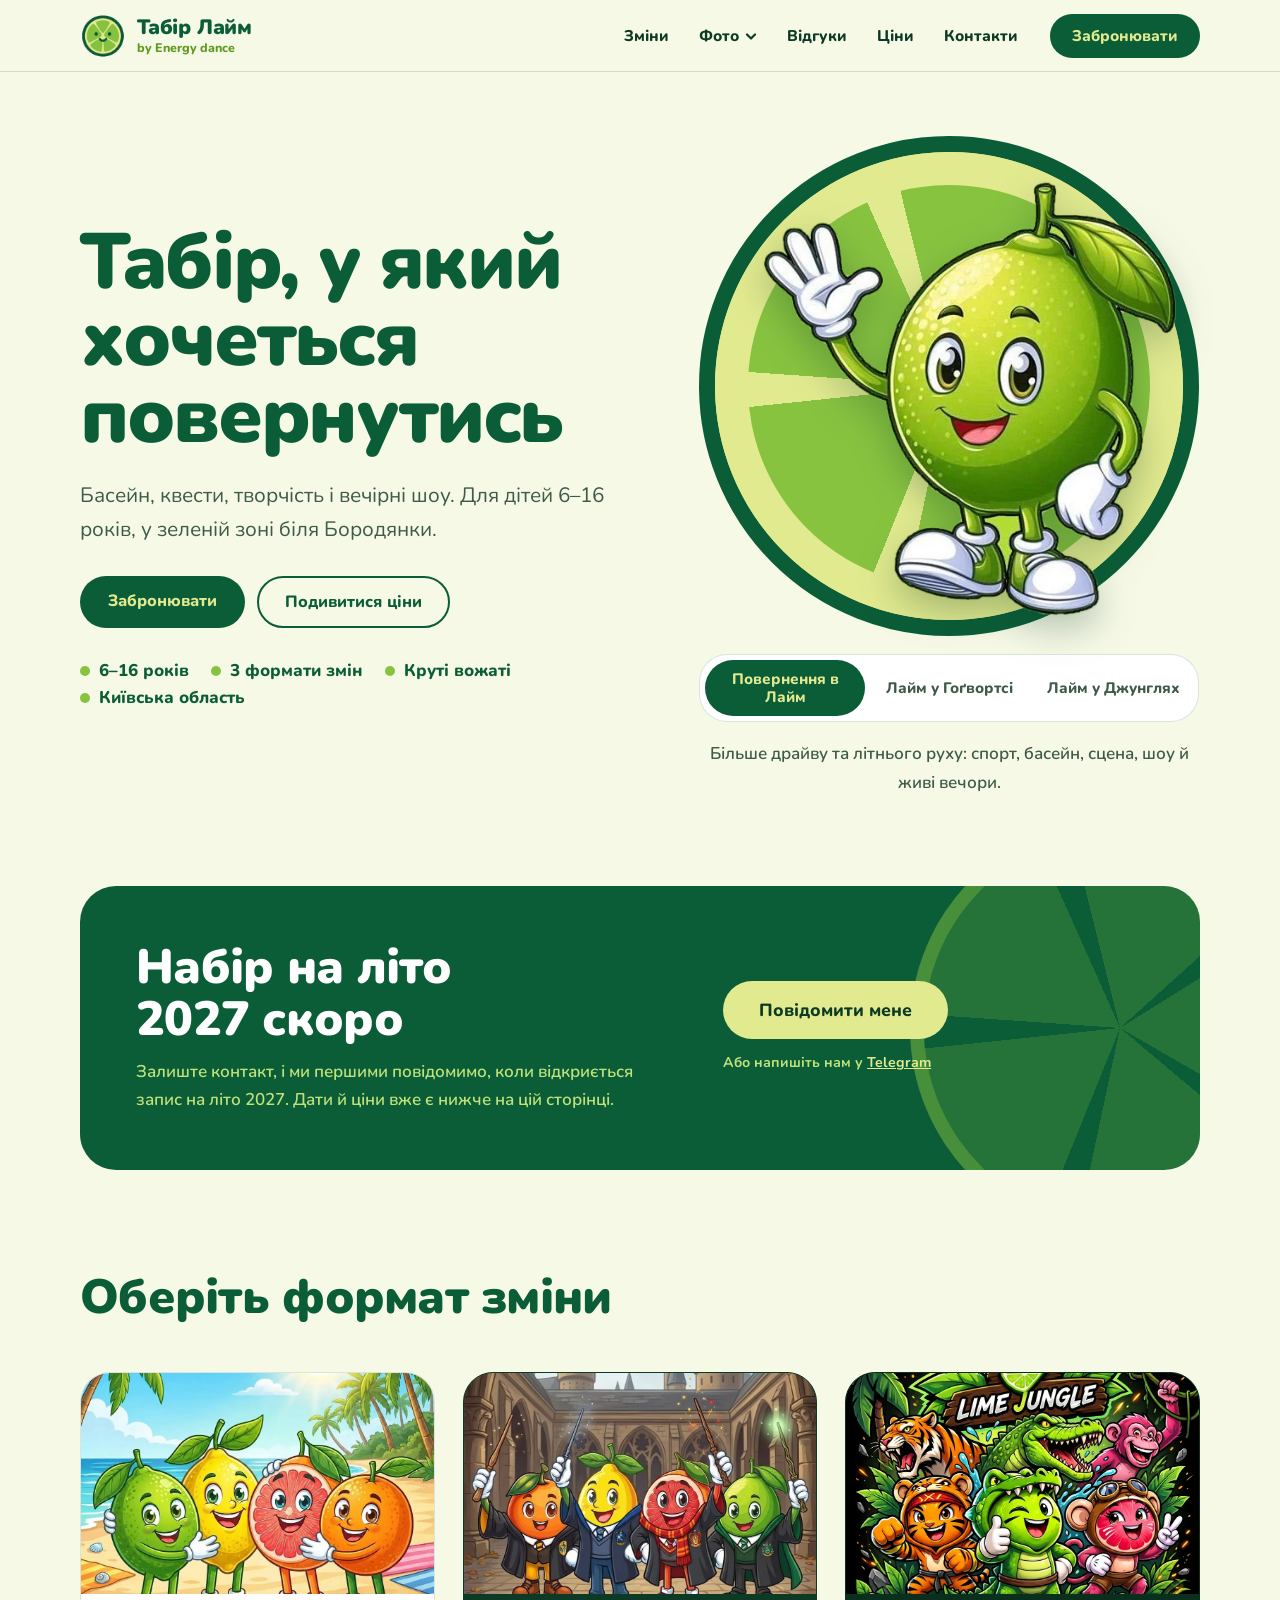
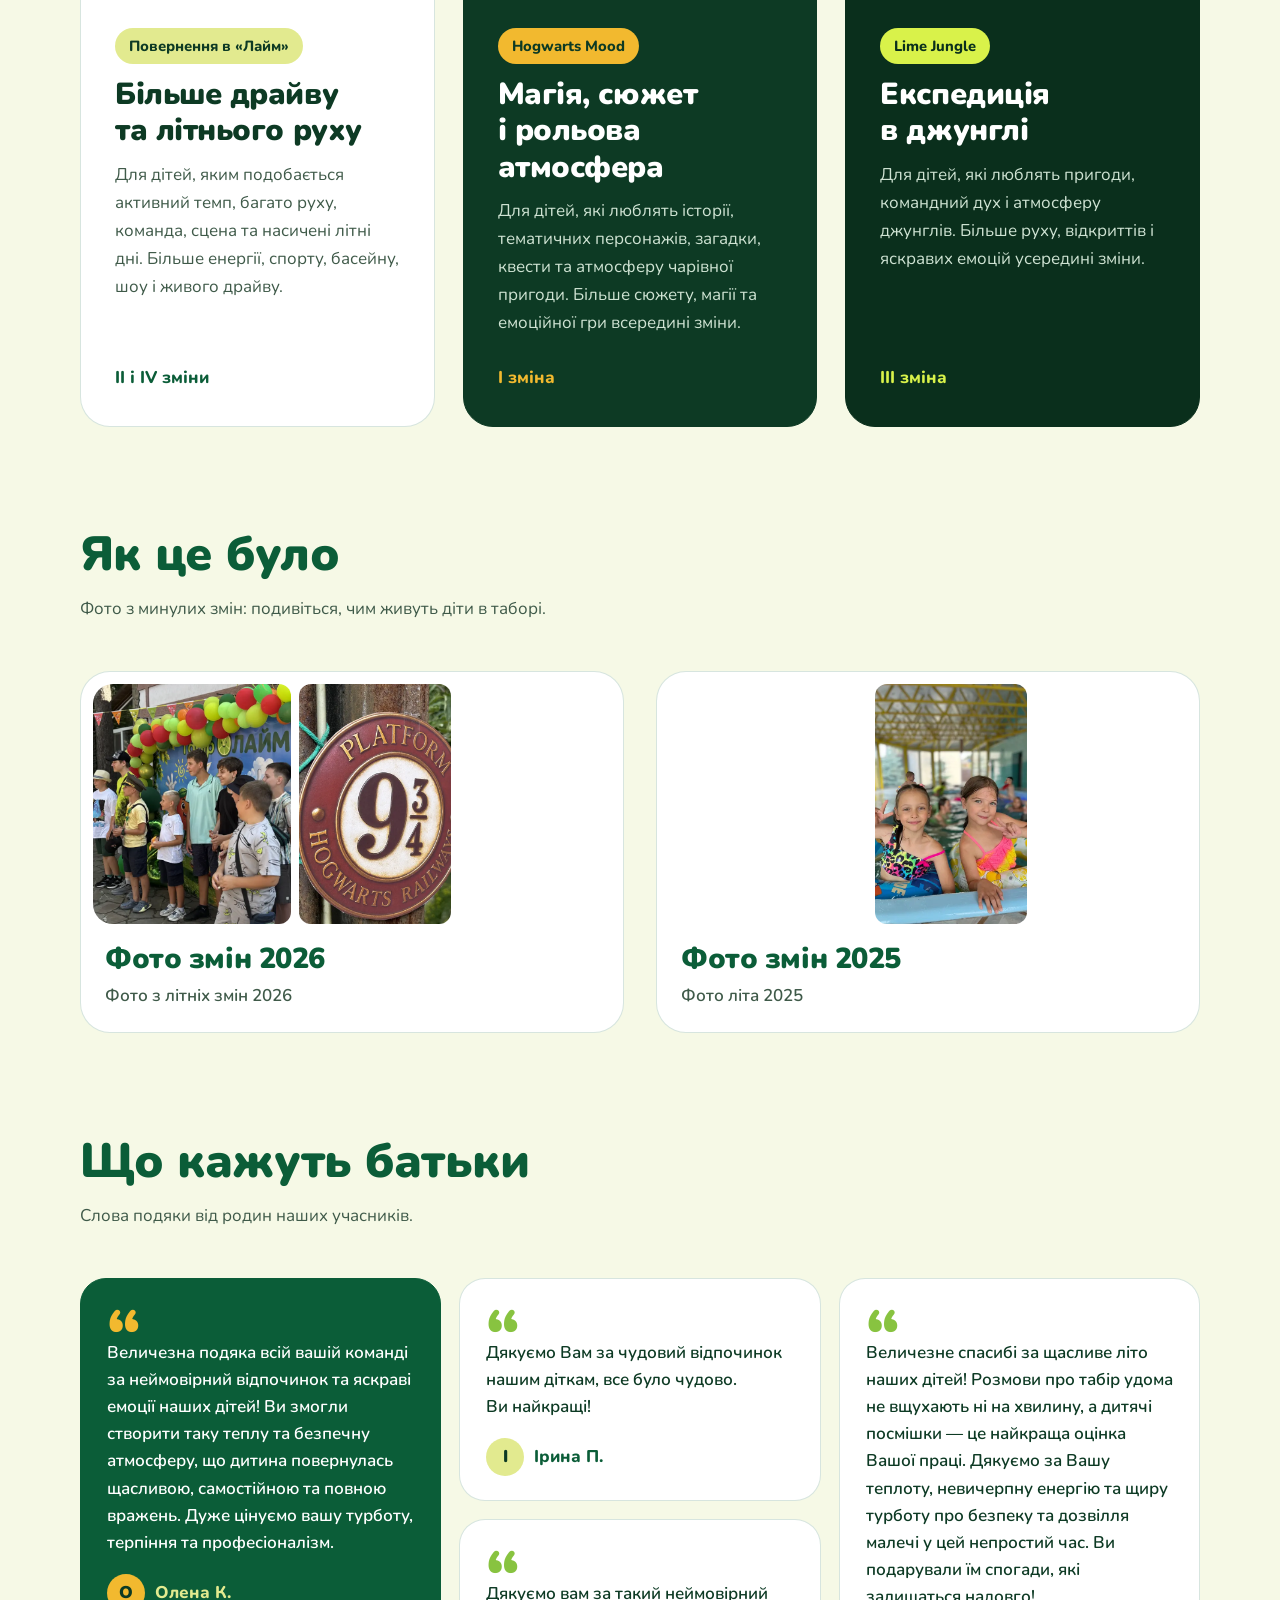
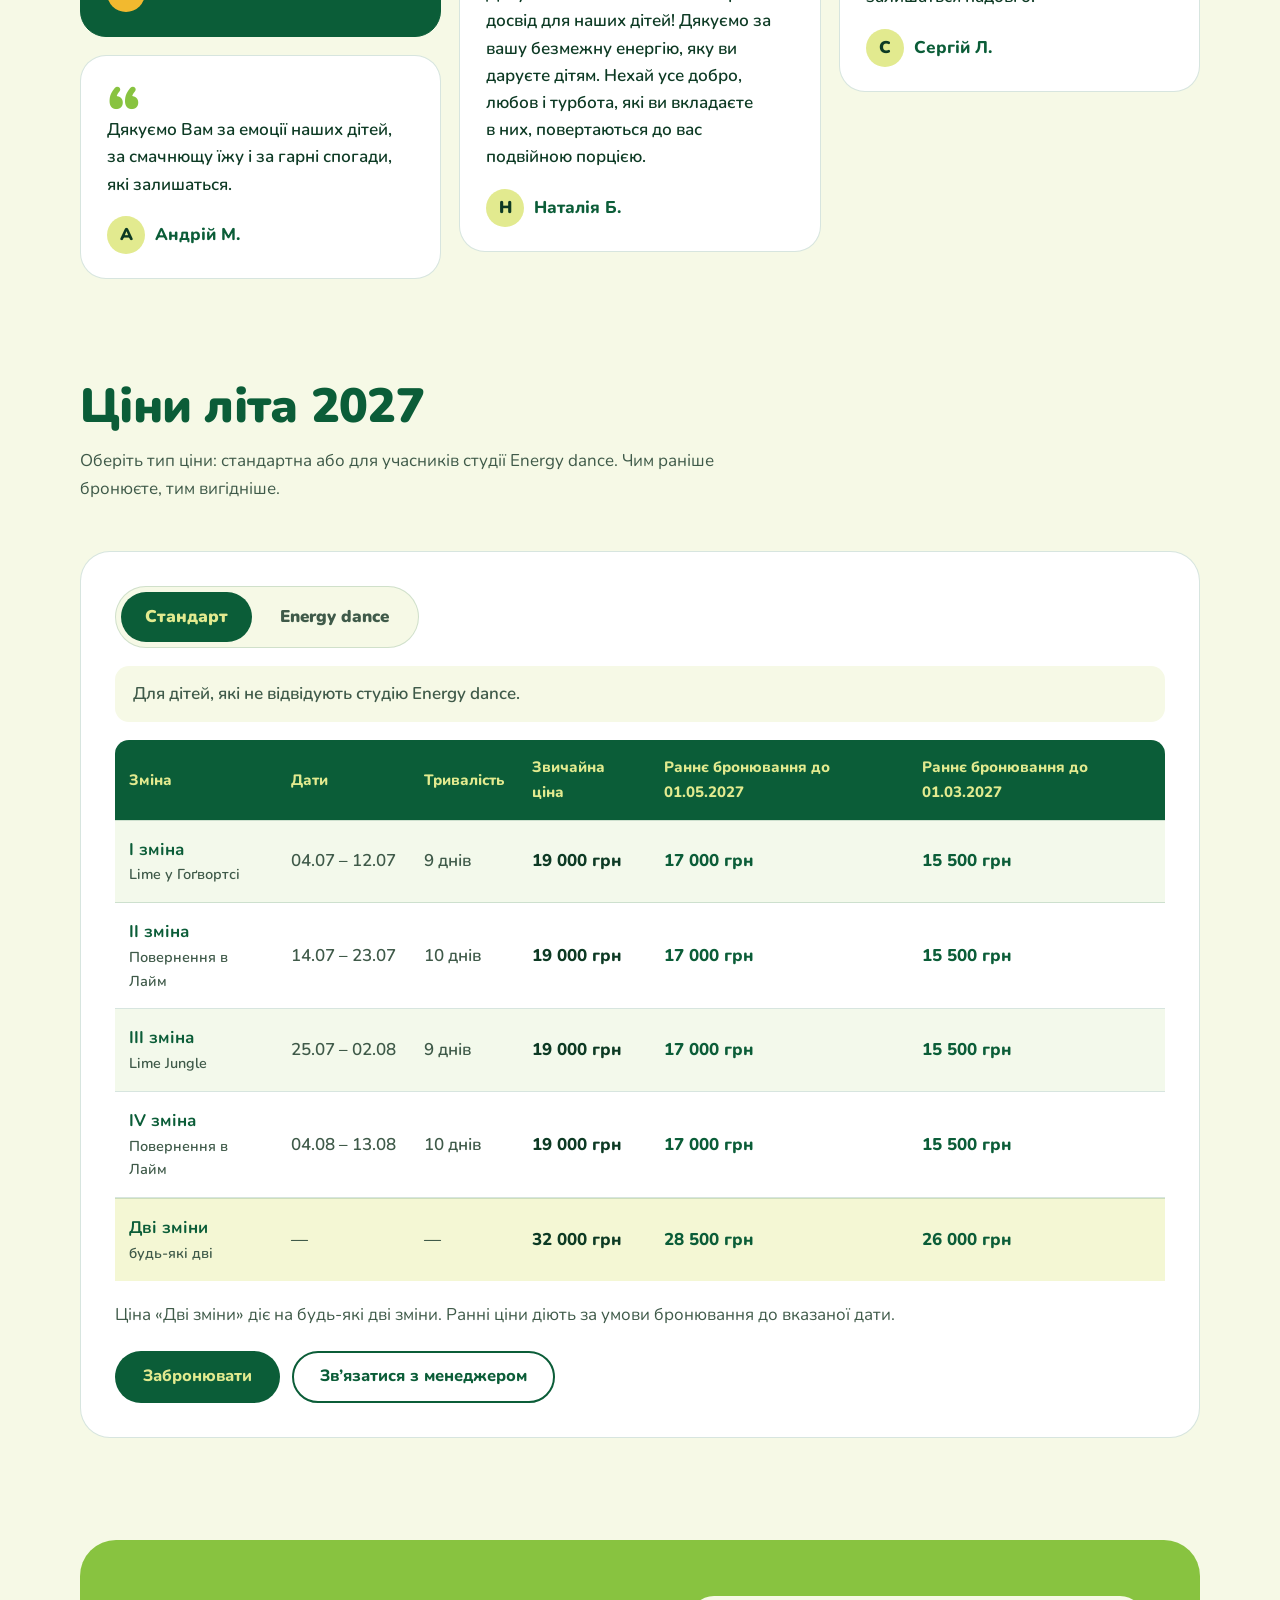
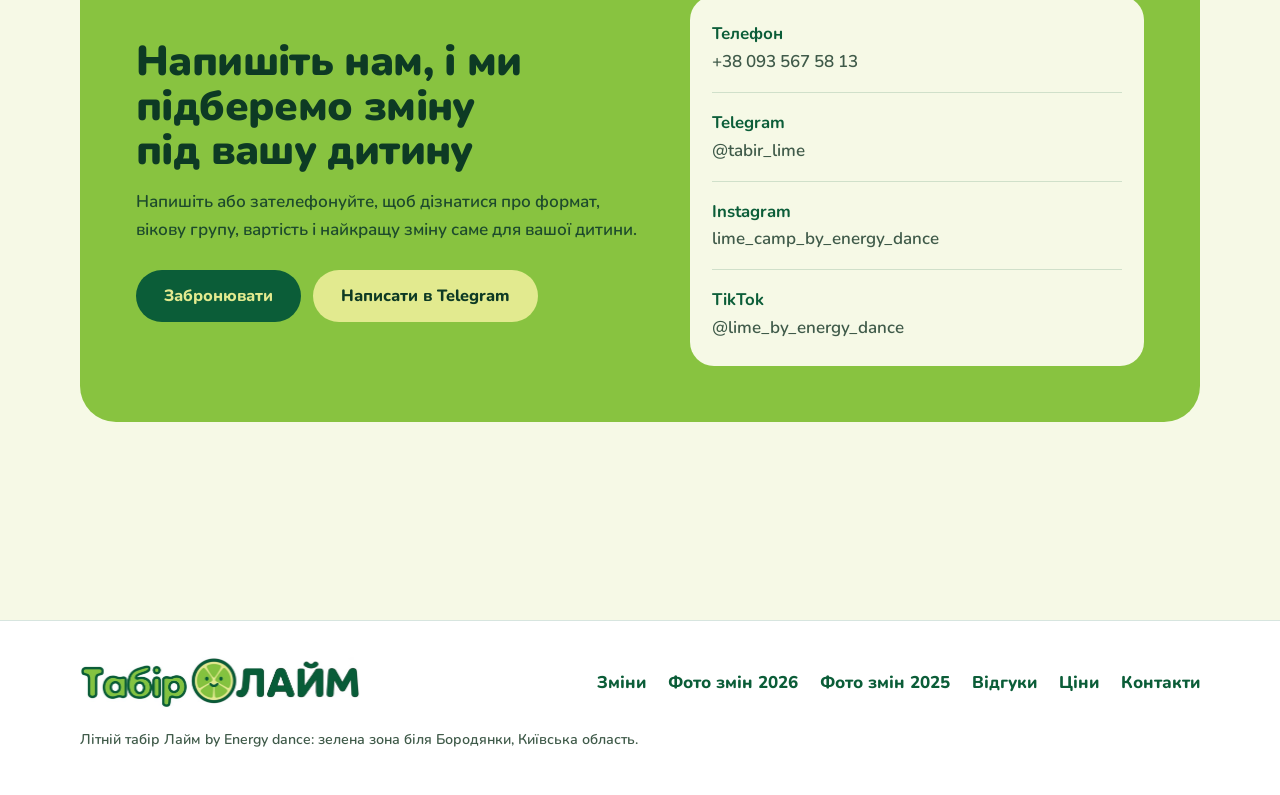
==== public/index.html @ d2bd63bd "Новий сайт: Cloudflare, прайс 2027, Lime Jungle, адмінка" ====
<!DOCTYPE html>
<html lang="uk">
<head>
<meta charset="UTF-8">
<meta name="viewport" content="width=device-width, initial-scale=1, viewport-fit=cover">
<title>Табір Лайм — літній табір для дітей 6–16 років, Київська область</title>
<meta name="description" content="Літній табір Лайм by Energy dance: басейн, квести, творчість і вечірні шоу. Три формати змін, діти 6–16 років, зелена зона біля Бородянки.">
<meta name="theme-color" content="#0b5d38">
<meta property="og:title" content="Табір Лайм — літній табір для дітей 6–16 років, Київська область">
<meta property="og:description" content="Літній табір Лайм by Energy dance: басейн, квести, творчість і вечірні шоу. Три формати змін, діти 6–16 років, зелена зона біля Бородянки.">
<meta property="og:type" content="website">
<link rel="icon" type="image/png" href="images/brand/favicon-64.png">
<link rel="preconnect" href="https://fonts.googleapis.com">
<link rel="preconnect" href="https://fonts.gstatic.com" crossorigin>
<link href="https://fonts.googleapis.com/css2?family=Nunito:wght@400;600;700;800;900&amp;display=swap" rel="stylesheet">
<link rel="stylesheet" href="style.css">
</head>
<body>
<a class="skip" href="#main">Перейти до змісту</a>
<header class="site-header">
  <div class="header-in">
    <a class="brand" href="index.html" aria-label="Табір Лайм — на головну">
      <img src="images/brand/logo-mark.png" width="46" height="46" alt="">
      <span><span class="brand-name">Табір Лайм</span><span class="brand-sub">by Energy dance</span></span>
    </a>

    <nav class="nav" id="nav" aria-label="Основне меню">
      <a href="#dates">Зміни</a>
      <div class="nav-drop">
        <button type="button" aria-expanded="false" aria-haspopup="true">Фото <svg viewBox="0 0 12 12" fill="none" stroke="currentColor" stroke-width="2.2" stroke-linecap="round" stroke-linejoin="round" aria-hidden="true"><path d="M2 4.5 6 8.5l4-4"/></svg></button>
        <div class="drop-menu">
          <a href="photos-2026.html">Фото змін 2026</a>
          <a href="photos-2025.html">Фото змін 2025</a>
        </div>
      </div>
      <a href="#reviews">Відгуки</a>
      <a href="#price">Ціни</a>
      <a href="#contact">Контакти</a>
      <div class="nav-mobile-cta">
        <a class="btn-primary" href="https://forms.gle/WLbZ73aqQKEhBZVt6" data-book target="_blank" rel="noopener">Забронювати</a>
        <a class="btn-ghost" href="tel:+380935675813">Подзвонити</a>
      </div>
    </nav>

    <a class="btn btn-primary btn-sm header-cta" href="https://forms.gle/WLbZ73aqQKEhBZVt6" data-book target="_blank" rel="noopener">Забронювати</a>
    <button class="burger" type="button" aria-expanded="false" aria-controls="nav" aria-label="Відкрити меню"><span></span></button>
  </div>
</header>

<main id="main">

<section class="hero" id="top">
  <div class="hero-in">
    <div class="hero-copy">
      <h1>Табір, у який хочеться повернутись</h1>
      <p class="hero-lead">Басейн, квести, творчість і вечірні шоу. Для дітей 6–16 років, у зеленій зоні біля Бородянки.</p>
      <div class="hero-actions">
        <a class="btn btn-primary" href="https://forms.gle/WLbZ73aqQKEhBZVt6" data-book target="_blank" rel="noopener">Забронювати</a>
        <a class="btn btn-ghost" href="#price">Подивитися ціни</a>
      </div>
      <ul class="hero-facts">
        <li>6–16 років</li>
        <li>3 формати змін</li>
        <li>Круті вожаті</li>
        <li>Київська область</li>
      </ul>
    </div>

    <div class="stage" data-mode="lime">
      <div class="slice-box">
        <div class="slice"><div class="face face-lime"></div><div class="face face-hog"></div><div class="face face-jungle"></div></div>
        <img class="mascot mascot-lime" src="images/brand/mascot-lime.webp" width="536" height="554" alt="Лайм — маскот табору махає рукою">
        <img class="mascot mascot-hog" src="images/brand/mascot-hogwarts.webp" width="801" height="868" alt="Лайм у чарівницькій мантії махає рукою">
        <img class="mascot mascot-jungle" src="images/brand/mascot-jungle.webp" width="745" height="900" alt="Лайм-мандрівник у джунглях: капелюх, рюкзак і компас" decoding="async">
      </div>
      <div class="switch" role="group" aria-label="Формат зміни">
        <button type="button" data-mode="lime" aria-selected="true">Повернення в Лайм</button>
        <button type="button" data-mode="hog" aria-selected="false">Лайм у Гоґвортсі</button>
        <button type="button" data-mode="jungle" aria-selected="false">Лайм у Джунглях</button>
      </div>
      <p class="switch-note" aria-live="polite">Більше драйву та літнього руху: спорт, басейн, сцена, шоу й живі вечори.</p>
    </div>
  </div>
</section>

<section id="notify" class="section notify-sec">
  <div class="notify">
    <div>
      <h2>Набір на літо 2027 скоро</h2>
      <p>Залиште контакт, і ми першими повідомимо, коли відкриється запис на літо 2027. Дати й ціни вже є нижче на цій сторінці.</p>
    </div>
    <div class="notify-actions">
      <a class="btn btn-light btn-lg" href="https://t.me/tabir_lime" data-open="notifyDialog" target="_blank" rel="noopener">Повідомити мене</a>
      <small>Або напишіть нам у <a href="https://t.me/tabir_lime" target="_blank" rel="noopener">Telegram</a></small>
    </div>
  </div>
</section>

<section id="dates" class="section" style="padding-top:0">
  <div class="section-head"><h2>Оберіть формат зміни</h2></div>
  <div class="formats">
    <article class="format">
      <img src="images/brand/li.webp" width="1000" height="973" alt="Герої табору — лайм, лимон, грейпфрут і апельсин — на пляжі" loading="lazy">
      <div class="format-body">
        <span class="format-tag">Повернення в «Лайм»</span>
        <h3>Більше драйву та літнього руху</h3>
        <p>Для дітей, яким подобається активний темп, багато руху, команда, сцена та насичені літні дні. Більше енергії, спорту, басейну, шоу і живого драйву.</p>
        <p class="when">II і IV зміни</p>
      </div>
    </article>
    <article class="format format-hog">
      <img src="images/brand/lig.webp" width="1000" height="847" alt="Герої табору у чарівницьких мантіях біля замку" loading="lazy">
      <div class="format-body">
        <span class="format-tag">Hogwarts Mood</span>
        <h3>Магія, сюжет і рольова атмосфера</h3>
        <p>Для дітей, які люблять історії, тематичних персонажів, загадки, квести та атмосферу чарівної пригоди. Більше сюжету, магії та емоційної гри всередині зміни.</p>
        <p class="when">I зміна</p>
      </div>
    </article>

    <article class="format format-jungle">
      <img src="images/brand/jungle.webp" width="1000" height="625" alt="Герої Lime Jungle: тигр, крокодил і мавпа серед джунглів" loading="lazy">
      <div class="format-body">
        <span class="format-tag">Lime Jungle</span>
        <h3>Експедиція в джунглі</h3>
        <p>Для дітей, які люблять пригоди, командний дух і атмосферу джунглів. Більше руху, відкриттів і яскравих емоцій усередині зміни.</p>
        <p class="when">III зміна</p>
      </div>
    </article>
  </div>
</section>
<section id="photos" class="section" style="padding-top:0">
  <div class="section-head"><h2>Як це було</h2><p>Фото з минулих змін: подивіться, чим живуть діти в таборі.</p></div>
  <div class="photo-links">
    <a class="photo-link" href="photos-2026.html">
      <div class="strip"><img src="images/s2/s2-02-t.webp" width="600" height="800" alt="Діти під аркою з повітряних кульок" loading="lazy" decoding="async"><img src="images/s1/s1-28-t.webp" width="600" height="800" alt="Платформа 9¾ на зміні в Гоґвортсі" loading="lazy" decoding="async"><img src="images/s4/s4-11-t.webp" width="600" height="800" alt="Діти з короною та стрічкою на фоні банера табору" loading="lazy" decoding="async"></div>
      <h3>Фото змін 2026</h3>
      <p>Фото з літніх змін 2026</p>
    </a>
    <a class="photo-link" href="photos-2025.html">
      <div class="strip"><img src="images/p2025/p2025-01-t.webp" width="800" height="606" alt="День без вожатих: команда на фоні банера" loading="lazy" decoding="async"><img src="images/p2025/p2025-09-t.webp" width="600" height="800" alt="Дівчата в басейні з кругами" loading="lazy" decoding="async"><img src="images/p2025/p2025-07-t.webp" width="600" height="800" alt="Кольоровий дим на святі" loading="lazy" decoding="async"></div>
      <h3>Фото змін 2025</h3>
      <p>Фото літа 2025</p>
    </a>
  </div>
</section>

<section id="reviews" class="section" style="padding-top:0">
  <div class="section-head head-row">
    <div><h2>Що кажуть батьки</h2><p>Слова подяки від родин наших учасників.</p></div>
    <button class="btn btn-ghost" type="button" data-open="reviewDialog" hidden>Залишити відгук</button>
  </div>
  <div class="reviews" id="reviewsList">
    <figure class="review review-lead"><blockquote><p>Величезна подяка всій вашій команді за неймовірний відпочинок та яскраві емоції наших дітей! Ви змогли створити таку теплу та безпечну атмосферу, що дитина повернулась щасливою, самостійною та повною вражень. Дуже цінуємо вашу турботу, терпіння та професіоналізм.</p></blockquote><figcaption><span class="avatar">О</span><span>Олена К.</span></figcaption></figure>
    <figure class="review"><blockquote><p>Дякуємо Вам за емоції наших дітей, за смачнющу їжу і за гарні спогади, які залишаться.</p></blockquote><figcaption><span class="avatar">А</span><span>Андрій М.</span></figcaption></figure>
    <figure class="review"><blockquote><p>Дякуємо Вам за чудовий відпочинок нашим діткам, все було чудово. Ви найкращі!</p></blockquote><figcaption><span class="avatar">І</span><span>Ірина П.</span></figcaption></figure>
    <figure class="review"><blockquote><p>Дякуємо вам за такий неймовірний досвід для наших дітей! Дякуємо за вашу безмежну енергію, яку ви даруєте дітям. Нехай усе добро, любов і турбота, які ви вкладаєте в них, повертаються до вас подвійною порцією.</p></blockquote><figcaption><span class="avatar">Н</span><span>Наталія Б.</span></figcaption></figure>
    <figure class="review"><blockquote><p>Величезне спасибі за щасливе літо наших дітей! Розмови про табір удома не вщухають ні на хвилину, а дитячі посмішки — це найкраща оцінка Вашої праці. Дякуємо за Вашу теплоту, невичерпну енергію та щиру турботу про безпеку та дозвілля малечі у цей непростий час. Ви подарували їм спогади, які залишаться надовго!</p></blockquote><figcaption><span class="avatar">С</span><span>Сергій Л.</span></figcaption></figure>
  </div>
</section>

<section id="price" class="section" style="padding-top:0">
<div id="priceRoot">
<!--PRICES:START-->
<div class="section-head"><h2>Ціни літа 2027</h2><p>Оберіть тип ціни: стандартна або для учасників студії Energy dance. Чим раніше бронюєте, тим вигідніше.</p></div><div class="price-panel"><div class="plan-tabs" role="tablist" aria-label="Тип ціни"><button type="button" role="tab" class="plan-tab" id="plan-tab-0" aria-controls="plan-0" aria-selected="true" data-plan="0">Стандарт</button><button type="button" role="tab" class="plan-tab" id="plan-tab-1" aria-controls="plan-1" aria-selected="false" data-plan="1">Energy dance</button></div><div class="plan" id="plan-0" role="tabpanel" aria-labelledby="plan-tab-0"><h3 class="plan-title">Стандарт</h3><p class="plan-hint">Для дітей, які не відвідують студію Energy dance.</p><div class="table-scroll"><table class="price-table"><thead><tr><th>Зміна</th><th>Дати</th><th>Тривалість</th><th>Звичайна ціна</th><th>Раннє бронювання до 01.05.2027</th><th>Раннє бронювання до 01.03.2027</th></tr></thead><tbody><tr class="row-shift"><td class="shift-cell" data-label="Зміна"><strong>I зміна</strong><span class="theme kind-hog">Lime у Гоґвортсі</span></td><td class="muted-cell" data-label="Дати">04.07 – 12.07</td><td class="muted-cell" data-label="Тривалість">9 днів</td><td class="" data-label="Звичайна ціна">19 000 грн</td><td class="accent-cell" data-label="Раннє бронювання до 01.05.2027">17 000 грн</td><td class="accent-cell" data-label="Раннє бронювання до 01.03.2027">15 500 грн</td></tr><tr class="row-shift"><td class="shift-cell" data-label="Зміна"><strong>II зміна</strong><span class="theme kind-lime">Повернення в Лайм</span></td><td class="muted-cell" data-label="Дати">14.07 – 23.07</td><td class="muted-cell" data-label="Тривалість">10 днів</td><td class="" data-label="Звичайна ціна">19 000 грн</td><td class="accent-cell" data-label="Раннє бронювання до 01.05.2027">17 000 грн</td><td class="accent-cell" data-label="Раннє бронювання до 01.03.2027">15 500 грн</td></tr><tr class="row-shift"><td class="shift-cell" data-label="Зміна"><strong>III зміна</strong><span class="theme kind-jungle">Lime Jungle</span></td><td class="muted-cell" data-label="Дати">25.07 – 02.08</td><td class="muted-cell" data-label="Тривалість">9 днів</td><td class="" data-label="Звичайна ціна">19 000 грн</td><td class="accent-cell" data-label="Раннє бронювання до 01.05.2027">17 000 грн</td><td class="accent-cell" data-label="Раннє бронювання до 01.03.2027">15 500 грн</td></tr><tr class="row-shift"><td class="shift-cell" data-label="Зміна"><strong>IV зміна</strong><span class="theme kind-lime">Повернення в Лайм</span></td><td class="muted-cell" data-label="Дати">04.08 – 13.08</td><td class="muted-cell" data-label="Тривалість">10 днів</td><td class="" data-label="Звичайна ціна">19 000 грн</td><td class="accent-cell" data-label="Раннє бронювання до 01.05.2027">17 000 грн</td><td class="accent-cell" data-label="Раннє бронювання до 01.03.2027">15 500 грн</td></tr><tr class="is-extra"><td class="shift-cell" data-label="Зміна"><strong>Дві зміни</strong><span>будь-які дві</span></td><td class="muted-cell is-empty" data-label="Дати">—</td><td class="muted-cell is-empty" data-label="Тривалість">—</td><td class="" data-label="Звичайна ціна">32 000 грн</td><td class="accent-cell" data-label="Раннє бронювання до 01.05.2027">28 500 грн</td><td class="accent-cell" data-label="Раннє бронювання до 01.03.2027">26 000 грн</td></tr></tbody></table></div></div><div class="plan" id="plan-1" role="tabpanel" aria-labelledby="plan-tab-1"><h3 class="plan-title">Energy dance</h3><p class="plan-hint">Ціна для учасників студії Energy dance.</p><div class="table-scroll"><table class="price-table"><thead><tr><th>Зміна</th><th>Дати</th><th>Тривалість</th><th>Звичайна ціна</th><th>Раннє бронювання до 01.05.2027</th><th>Раннє бронювання до 01.03.2027</th></tr></thead><tbody><tr class="row-shift"><td class="shift-cell" data-label="Зміна"><strong>I зміна</strong><span class="theme kind-hog">Lime у Гоґвортсі</span></td><td class="muted-cell" data-label="Дати">04.07 – 12.07</td><td class="muted-cell" data-label="Тривалість">9 днів</td><td class="" data-label="Звичайна ціна">16 000 грн</td><td class="accent-cell" data-label="Раннє бронювання до 01.05.2027">14 500 грн</td><td class="accent-cell" data-label="Раннє бронювання до 01.03.2027">13 000 грн</td></tr><tr class="row-shift"><td class="shift-cell" data-label="Зміна"><strong>II зміна</strong><span class="theme kind-lime">Повернення в Лайм</span></td><td class="muted-cell" data-label="Дати">14.07 – 23.07</td><td class="muted-cell" data-label="Тривалість">10 днів</td><td class="" data-label="Звичайна ціна">16 000 грн</td><td class="accent-cell" data-label="Раннє бронювання до 01.05.2027">14 500 грн</td><td class="accent-cell" data-label="Раннє бронювання до 01.03.2027">13 000 грн</td></tr><tr class="row-shift"><td class="shift-cell" data-label="Зміна"><strong>III зміна</strong><span class="theme kind-jungle">Lime Jungle</span></td><td class="muted-cell" data-label="Дати">25.07 – 02.08</td><td class="muted-cell" data-label="Тривалість">9 днів</td><td class="" data-label="Звичайна ціна">16 000 грн</td><td class="accent-cell" data-label="Раннє бронювання до 01.05.2027">14 500 грн</td><td class="accent-cell" data-label="Раннє бронювання до 01.03.2027">13 000 грн</td></tr><tr class="row-shift"><td class="shift-cell" data-label="Зміна"><strong>IV зміна</strong><span class="theme kind-lime">Повернення в Лайм</span></td><td class="muted-cell" data-label="Дати">04.08 – 13.08</td><td class="muted-cell" data-label="Тривалість">10 днів</td><td class="" data-label="Звичайна ціна">16 000 грн</td><td class="accent-cell" data-label="Раннє бронювання до 01.05.2027">14 500 грн</td><td class="accent-cell" data-label="Раннє бронювання до 01.03.2027">13 000 грн</td></tr><tr class="is-extra"><td class="shift-cell" data-label="Зміна"><strong>Дві зміни</strong><span>будь-які дві</span></td><td class="muted-cell is-empty" data-label="Дати">—</td><td class="muted-cell is-empty" data-label="Тривалість">—</td><td class="" data-label="Звичайна ціна">27 500 грн</td><td class="accent-cell" data-label="Раннє бронювання до 01.05.2027">25 500 грн</td><td class="accent-cell" data-label="Раннє бронювання до 01.03.2027">24 000 грн</td></tr></tbody></table></div></div><p class="price-note">Ціна «Дві зміни» діє на будь-які дві зміни. Ранні ціни діють за умови бронювання до вказаної дати.</p><div class="price-actions"><a class="btn btn-primary" href="https://forms.gle/WLbZ73aqQKEhBZVt6" data-book target="_blank" rel="noopener">Забронювати</a><a class="btn btn-ghost" href="#contact">Зв’язатися з менеджером</a></div></div>
<!--PRICES:END-->
</div>
</section>

<section id="contact" class="section" style="padding-top:0">
  <div class="contact">
    <div>
      <h2>Напишіть нам, і ми підберемо зміну під вашу дитину</h2>
      <p>Напишіть або зателефонуйте, щоб дізнатися про формат, вікову групу, вартість і найкращу зміну саме для вашої дитини.</p>
      <div class="btns">
        <a class="btn btn-primary" href="https://forms.gle/WLbZ73aqQKEhBZVt6" data-book target="_blank" rel="noopener">Забронювати</a>
        <a class="btn btn-light" href="https://t.me/tabir_lime" target="_blank" rel="noopener">Написати в Telegram</a>
      </div>
    </div>
    <ul class="contact-list">
      <li><a href="tel:+380935675813"><strong>Телефон</strong><span>+38 093 567 58 13</span></a></li>
      <li><a href="https://t.me/tabir_lime" target="_blank" rel="noopener"><strong>Telegram</strong><span>@tabir_lime</span></a></li>
      <li><a href="https://instagram.com/lime_camp_by_energy_dance" target="_blank" rel="noopener"><strong>Instagram</strong><span>lime_camp_by_energy_dance</span></a></li>
      <li><a href="https://tiktok.com/@lime_by_energy_dance" target="_blank" rel="noopener"><strong>TikTok</strong><span>@lime_by_energy_dance</span></a></li>
    </ul>
  </div>
</section>

</main>
<footer class="footer">
  <div class="footer-in">
    <img src="images/brand/wordmark.png" width="1129" height="203" alt="Табір Лайм" loading="lazy">
    <nav aria-label="Навігація в підвалі">
      <a href="#dates">Зміни</a>
      <a href="photos-2026.html">Фото змін 2026</a>
      <a href="photos-2025.html">Фото змін 2025</a>
      <a href="#reviews">Відгуки</a>
      <a href="#price">Ціни</a>
      <a href="#contact">Контакти</a>
    </nav>
    <small>Літній табір Лайм by Energy dance: зелена зона біля Бородянки, Київська область.</small>
  </div>
</footer>

<div class="dock">
  <a class="btn btn-primary" href="https://forms.gle/WLbZ73aqQKEhBZVt6" data-book target="_blank" rel="noopener">Забронювати</a>
  <a class="btn btn-ghost btn-call" href="tel:+380935675813" aria-label="Подзвонити"><svg width="22" height="22" viewBox="0 0 24 24" fill="none" stroke="currentColor" stroke-width="2.2" stroke-linecap="round" stroke-linejoin="round" aria-hidden="true"><path d="M22 16.9v3a2 2 0 0 1-2.2 2 19.8 19.8 0 0 1-8.6-3.1 19.5 19.5 0 0 1-6-6A19.8 19.8 0 0 1 2.1 4.2 2 2 0 0 1 4.1 2h3a2 2 0 0 1 2 1.7c.1 1 .4 1.9.7 2.8a2 2 0 0 1-.5 2.1L8.1 9.9a16 16 0 0 0 6 6l1.3-1.3a2 2 0 0 1 2.1-.4c.9.3 1.8.6 2.8.7a2 2 0 0 1 1.7 2z"/></svg></a>
</div>


<dialog class="modal" id="notifyDialog" aria-labelledby="notifyTitle">
  <form class="modal-form" data-form="lead" novalidate>
    <button class="modal-x" type="button" data-close aria-label="Закрити">&times;</button>
    <h2 id="notifyTitle">Повідомити про набір на літо 2027</h2>
    <p class="modal-lead">Залиште контакт, і ми першими напишемо, коли відкриється запис на літо 2027.</p>
    <label>Ваше ім'я<input name="name" required maxlength="80" autocomplete="name"></label>
    <label>Telegram або телефон<input name="contact" required maxlength="80" autocomplete="tel" placeholder="@username або +380…"></label>
    <label>Вік дитини <span class="opt">(необов'язково)</span><input name="child_age" type="number" min="3" max="18" inputmode="numeric"></label>
    <label class="hp" aria-hidden="true">Не заповнюйте<input name="website" tabindex="-1" autocomplete="off"></label>
    <label class="check"><input type="checkbox" name="consent" required><span>Погоджуюсь, що табір використає ці дані лише для зв'язку щодо набору.</span></label>
    <p class="form-msg" role="status" aria-live="polite"></p>
    <button class="btn btn-primary" type="submit">Повідомити мене</button>
  </form>
</dialog>

<dialog class="modal" id="reviewDialog" aria-labelledby="reviewTitle">
  <form class="modal-form" data-form="review" novalidate>
    <button class="modal-x" type="button" data-close aria-label="Закрити">&times;</button>
    <h2 id="reviewTitle">Залишити відгук</h2>
    <p class="modal-lead">Відгук з'явиться на сайті після перевірки.</p>
    <label>Ваше ім'я<input name="name" required maxlength="60" autocomplete="given-name"></label>
    <label>Відгук<textarea name="text" required minlength="10" maxlength="1200" rows="5"></textarea></label>
    <label class="hp" aria-hidden="true">Не заповнюйте<input name="website" tabindex="-1" autocomplete="off"></label>
    <label class="check"><input type="checkbox" name="consent" required><span>Погоджуюсь на публікацію мого відгуку та імені на сайті.</span></label>
    <p class="form-msg" role="status" aria-live="polite"></p>
    <button class="btn btn-primary" type="submit">Надіслати відгук</button>
  </form>
</dialog>

<script src="script.js"></script>
<script src="prices.js"></script>
<script src="dynamic.js"></script>
</body>
</html>
---- public/style.css ----
/* ==========================================================
   Табір Лайм — стилі сайту
   Кольори взяті з логотипа: темне кільце, соковитий лайм, світла «м'якоть».
   ========================================================== */

:root {
  --ink: #0d3a24;
  --ink-soft: #3f5a49;
  --green-dk: #0b5d38;
  --green: #88c340;
  --green-lt: #bfe27a;
  --pith: #e2ea8f;
  --paper: #f6f9e6;
  --white: #ffffff;
  --gold: #f2b92f;
  --jungle: #e6338d;
  --jungle-lt: #d9f24a;
  --line: rgba(11, 93, 56, 0.16);
  --radius: 22px;
  --radius-sm: 14px;
  --header-h: 72px;
  --wrap: min(1120px, calc(100% - 40px));
  --font: "Nunito", "Segoe UI", system-ui, -apple-system, Roboto, Arial, sans-serif;
}

*, *::before, *::after { box-sizing: border-box; }
* { margin: 0; }

html {
  scroll-behavior: smooth;
  scroll-padding-top: calc(var(--header-h) + 16px);
  -webkit-text-size-adjust: 100%;
}

body {
  font-family: var(--font);
  font-size: 1.0625rem;
  line-height: 1.65;
  color: var(--ink);
  background: var(--paper);
  padding-top: var(--header-h);
  overflow-x: hidden;
}

img { display: block; max-width: 100%; height: auto; }
a { color: inherit; }
ul { padding: 0; list-style: none; }
button { font: inherit; color: inherit; cursor: pointer; }

:focus-visible {
  outline: 3px solid var(--green-dk);
  outline-offset: 3px;
  border-radius: 6px;
}

.wrap { width: var(--wrap); margin-inline: auto; }

h1, h2, h3 { line-height: 1.08; letter-spacing: -0.015em; font-weight: 900; text-wrap: balance; }
h2 { font-size: clamp(1.9rem, 3.8vw, 3rem); }
h3 { font-size: clamp(1.25rem, 2vw, 1.55rem); line-height: 1.2; }
p { text-wrap: pretty; }

.skip {
  position: absolute; left: 12px; top: -60px; z-index: 100;
  background: var(--green-dk); color: var(--pith);
  padding: 10px 16px; border-radius: 10px; font-weight: 800; text-decoration: none;
}
.skip:focus { top: 12px; }

/* ---------- Кнопки ---------- */
.btn {
  display: inline-flex; align-items: center; justify-content: center; gap: 8px;
  min-height: 52px; padding: 0 26px;
  border-radius: 999px; border: 2px solid transparent;
  font-weight: 800; font-size: 1.02rem; text-decoration: none; text-align: center;
  transition: transform .18s ease, background-color .18s ease, color .18s ease, border-color .18s ease;
}
.btn:hover { transform: translateY(-2px); }
.btn-primary { background: var(--green-dk); color: var(--pith); }
.btn-primary:hover { background: var(--ink); }
.btn-light { background: var(--pith); color: var(--ink); }
.btn-light:hover { background: var(--white); }
.btn-ghost { border-color: var(--green-dk); color: var(--green-dk); background: transparent; }
.btn-ghost:hover { background: var(--green-dk); color: var(--pith); }
.btn-sm { min-height: 44px; padding: 0 20px; font-size: .97rem; }

/* ==========================================================
   ХЕДЕР
   ========================================================== */
.site-header {
  position: fixed; inset: 0 0 auto 0; z-index: 50;
  height: var(--header-h);
  background: rgba(246, 249, 230, .94);
  -webkit-backdrop-filter: blur(14px); backdrop-filter: blur(14px);
  border-bottom: 1px solid var(--line);
  transition: box-shadow .2s ease;
}
.site-header.is-scrolled { box-shadow: 0 8px 28px rgba(11, 93, 56, .12); }

.header-in {
  width: var(--wrap); margin-inline: auto; height: 100%;
  display: flex; align-items: center; gap: 18px;
}

.brand { display: flex; align-items: center; gap: 11px; text-decoration: none; margin-right: auto; flex: none; }
.brand img { width: 46px; height: 46px; }
.brand-name { display: block; font-weight: 900; font-size: 1.3rem; line-height: 1; color: var(--green-dk); letter-spacing: -.01em; }
.brand-sub { display: block; margin-top: 4px; font-size: .78rem; font-weight: 800; line-height: 1; color: #5f9a1f; }

.nav { display: flex; align-items: center; gap: 2px; }
.nav a, .nav-drop > button {
  display: inline-flex; align-items: center; gap: 6px;
  padding: 10px 14px; border-radius: 999px; border: 0; background: none;
  font-weight: 800; font-size: .97rem; color: var(--ink); text-decoration: none;
  transition: background-color .15s ease, color .15s ease;
}
.nav a:hover, .nav-drop > button:hover { background: rgba(136, 195, 64, .22); }
.nav a[aria-current], .nav-drop.is-current > button { background: var(--green-dk); color: var(--pith); }

.nav-drop { position: relative; }
.nav-drop > button svg { width: 12px; height: 12px; transition: transform .2s ease; }
.nav-drop.is-open > button svg { transform: rotate(180deg); }
.drop-menu {
  position: absolute; top: calc(100% + 10px); left: 50%; translate: -50% 0;
  min-width: 270px; padding: 8px; border-radius: 18px;
  background: var(--white); border: 1px solid var(--line);
  box-shadow: 0 20px 44px rgba(11, 93, 56, .18);
  opacity: 0; visibility: hidden; transform: translateY(-6px);
  transition: opacity .18s ease, transform .18s ease, visibility .18s;
}
.nav-drop.is-open .drop-menu { opacity: 1; visibility: visible; transform: none; }
.drop-menu a { display: flex; justify-content: space-between; gap: 18px; width: 100%; border-radius: 12px; padding: 12px 14px; white-space: nowrap; }
.drop-menu small { font-weight: 700; color: var(--ink-soft); }
.drop-menu a[aria-current] small { color: var(--pith); }

.header-cta { flex: none; }

.burger {
  display: none; width: 48px; height: 48px; border-radius: 14px; border: 0;
  background: var(--green-dk); color: var(--pith);
  align-items: center; justify-content: center; flex: none;
}
.burger span, .burger span::before, .burger span::after {
  display: block; width: 20px; height: 2.5px; border-radius: 3px; background: currentColor;
  transition: transform .2s ease, background-color .2s ease;
}
.burger span { position: relative; }
.burger span::before, .burger span::after { content: ""; position: absolute; left: 0; }
.burger span::before { top: -7px; }
.burger span::after { top: 7px; }
.burger[aria-expanded="true"] span { background: transparent; }
.burger[aria-expanded="true"] span::before { transform: translateY(7px) rotate(45deg); }
.burger[aria-expanded="true"] span::after { transform: translateY(-7px) rotate(-45deg); }

@media (max-width: 980px) {
  :root { --header-h: 64px; }
  /* backdrop-filter створює «рамку» для fixed-дітей, тому на мобільному вимикаємо, щоб меню було на весь екран */
  .site-header { background: var(--paper); -webkit-backdrop-filter: none; backdrop-filter: none; }
  .header-cta { display: none; }
  .burger { display: inline-flex; }
  .brand img { width: 40px; height: 40px; }
  .brand-name { font-size: 1.18rem; }

  .nav {
    position: fixed; inset: var(--header-h) 0 0 0;
    flex-direction: column; align-items: stretch; gap: 0;
    padding: 18px 20px 28px; overflow-y: auto;
    background: var(--paper);
    transform: translateX(100%); visibility: hidden;
    transition: transform .28s ease, visibility .28s;
  }
  .nav.is-open { transform: none; visibility: visible; }
  .nav a, .nav-drop > button {
    width: 100%; justify-content: space-between;
    padding: 16px 6px; border-radius: 0; font-size: 1.3rem;
    border-bottom: 1px solid var(--line); background: none !important; color: var(--ink) !important;
  }
  .nav a[aria-current] { color: var(--green-dk) !important; }
  .nav a[aria-current]::after { content: ""; width: 10px; height: 10px; border-radius: 50%; background: var(--green); }
  .nav-drop > button { cursor: default; pointer-events: none; }
  .nav-drop > button svg { display: none; }
  .drop-menu {
    position: static; translate: none; min-width: 0; padding: 0 0 6px 14px;
    background: none; border: 0; box-shadow: none; border-radius: 0;
    opacity: 1; visibility: visible; transform: none;
  }
  .drop-menu a { font-size: 1.1rem; padding: 12px 6px; font-weight: 700; }
  .nav-mobile-cta { display: grid !important; gap: 10px; margin-top: 22px; }
  .nav-mobile-cta a { border: 2px solid transparent; justify-content: center !important; border-radius: 999px; padding: 15px 22px; font-size: 1.05rem; }
  .nav-mobile-cta a.btn-primary { background: var(--green-dk) !important; color: var(--pith) !important; }
  .nav-mobile-cta a.btn-ghost { border-color: var(--green-dk); color: var(--green-dk) !important; }
}
.nav-mobile-cta { display: none; }

/* ==========================================================
   ГЕРОЙ
   ========================================================== */
.hero { padding: clamp(28px, 5vw, 64px) 0 clamp(48px, 7vw, 96px); }
.hero-in {
  width: var(--wrap); margin-inline: auto;
  display: grid; grid-template-columns: minmax(0, 1.05fr) minmax(0, .95fr);
  gap: clamp(24px, 5vw, 64px); align-items: center;
}
.hero h1 { font-size: clamp(2.5rem, 6.4vw, 4.9rem); line-height: .98; letter-spacing: -.03em; color: var(--green-dk); }
.hero-lead { margin-top: 22px; max-width: 34em; font-size: clamp(1.1rem, 1.9vw, 1.3rem); color: var(--ink-soft); }
.hero-actions { display: flex; flex-wrap: wrap; gap: 12px; margin-top: 30px; }
.hero-facts {
  display: flex; flex-wrap: wrap; gap: 8px 0; margin-top: 34px;
  font-weight: 800; color: var(--green-dk);
}
.hero-facts { gap: 8px 22px; }
.hero-facts li { display: flex; align-items: center; gap: 9px; line-height: 1.1; }
.hero-facts li::before { content: ""; width: 10px; height: 10px; border-radius: 50%; background: var(--green); flex: none; }

.stage { position: relative; display: grid; justify-items: center; gap: 18px; }
.slice-box { position: relative; width: min(100%, 500px); aspect-ratio: 1; }
.slice {
  position: absolute; inset: 0; border-radius: 50%;
  border: clamp(10px, 1.9vw, 16px) solid var(--green-dk);
  overflow: hidden; background: var(--pith);
  transition: border-color .5s ease;
}
.face { position: absolute; inset: 0; transition: opacity .5s ease; }
.face::before {
  content: ""; position: absolute; inset: 7%; border-radius: 50%;
  background: repeating-conic-gradient(from -14deg at 50% 50%, var(--seg) 0 62deg, var(--gap) 62deg 72deg);
}
.face-lime { --seg: #88c340; --gap: #e2ea8f; background: #e2ea8f; }
.face-hog { --seg: #12774a; --gap: #0a5231; background: #0b4a2d; opacity: 0; }
.face-jungle { --seg: #1f9a52; --gap: #0c3a22; background: #0a2f1c; opacity: 0; }
.stage[data-mode="hog"] .face-hog { opacity: 1; }
.stage[data-mode="jungle"] .face-jungle { opacity: 1; }
.stage[data-mode="hog"] .slice { border-color: var(--gold); }
.stage[data-mode="jungle"] .slice { border-color: var(--jungle); }

.mascot {
  position: absolute; left: 50%; bottom: -3%; width: 78%;
  translate: -50% 0; z-index: 2; filter: drop-shadow(0 14px 18px rgba(11, 58, 36, .28));
  transition: opacity .45s ease, transform .45s ease;
}
.mascot-lime { transform: none; }
.mascot-hog, .mascot-jungle { opacity: 0; transform: translateY(14px); }
.stage[data-mode="hog"] .mascot-lime, .stage[data-mode="jungle"] .mascot-lime { opacity: 0; transform: translateY(14px); }
.stage[data-mode="hog"] .mascot-hog { opacity: 1; transform: none; }
.stage[data-mode="jungle"] .mascot-jungle { opacity: 1; transform: none; }

/* маскот трохи виходить за кільце — «лайм виглядає зі скибочки» */
.slice-box .mascot { bottom: -3%; width: auto; height: 94%; }

.switch {
  display: grid; grid-template-columns: repeat(3, minmax(0, 1fr)); width: min(100%, 500px); padding: 5px; gap: 4px; border-radius: 28px;
  background: var(--white); border: 1px solid var(--line);
}
.switch button {
  border: 0; background: none; padding: 10px 8px; border-radius: 999px; line-height: 1.2;
  font-weight: 800; font-size: .95rem; color: var(--ink-soft);
  transition: background-color .2s ease, color .2s ease;
}
.switch button[aria-selected="true"] { background: var(--green-dk); color: var(--pith); }
.stage[data-mode="hog"] .switch button[aria-selected="true"] { background: var(--ink); color: var(--gold); }
.stage[data-mode="jungle"] .switch button[aria-selected="true"] { background: #0a2f1c; color: var(--jungle-lt); }
@media (max-width: 520px) { .switch button { padding: 9px 6px; font-size: .86rem; } }
.switch-note { text-align: center; max-width: 30em; min-height: 3.3em; color: var(--ink-soft); font-weight: 600; }

/* Єдиний «вхід» героя при завантаженні */
@media (prefers-reduced-motion: no-preference) {
  .hero-copy > * { animation: rise .7s cubic-bezier(.2, .7, .2, 1) both; }
  .hero-copy > :nth-child(2) { animation-delay: .08s; }
  .hero-copy > :nth-child(3) { animation-delay: .16s; }
  .hero-copy > :nth-child(4) { animation-delay: .24s; }
  .slice-box { animation: pop .8s cubic-bezier(.2, .8, .2, 1.1) .1s both; }
  @keyframes rise { from { opacity: 0; transform: translateY(22px); } }
  @keyframes pop { from { opacity: 0; transform: scale(.88) rotate(-6deg); } }
}

@media (max-width: 860px) {
  .hero-in { grid-template-columns: 1fr; }
  .slice-box { width: min(78%, 360px); }
}

/* ==========================================================
   СЕКЦІЇ
   ========================================================== */
.section { padding: clamp(56px, 8vw, 104px) 0; }
.section-head { width: var(--wrap); margin: 0 auto clamp(28px, 4vw, 48px); max-width: 1120px; }
.section-head h2 { max-width: 16em; color: var(--green-dk); }
.section-head p { margin-top: 14px; max-width: 38em; color: var(--ink-soft); }

/* Про табір */
.about { width: var(--wrap); margin-inline: auto; display: grid; grid-template-columns: minmax(0, .9fr) minmax(0, 1.1fr); gap: clamp(28px, 5vw, 72px); }
.about-lead { font-size: clamp(1.3rem, 2.4vw, 1.75rem); font-weight: 700; line-height: 1.4; color: var(--ink); position: sticky; top: calc(var(--header-h) + 28px); align-self: start; }
.facts { display: grid; }
.facts li { display: grid; grid-template-columns: minmax(0, 11rem) minmax(0, 1fr); gap: 8px 24px; padding: 20px 0; border-top: 1px solid var(--line); }
.facts li:last-child { border-bottom: 1px solid var(--line); }
.facts h3 { font-size: 1.2rem; color: var(--green-dk); }
.facts p { color: var(--ink-soft); }
@media (max-width: 860px) {
  .about { grid-template-columns: 1fr; }
  .about-lead { position: static; }
}
@media (max-width: 520px) { .facts li { grid-template-columns: 1fr; } }

/* Формати змін */
.formats { width: var(--wrap); margin-inline: auto; display: grid; grid-template-columns: repeat(3, minmax(0, 1fr)); gap: clamp(16px, 2.4vw, 28px); }
.format { border-radius: 30px; overflow: hidden; background: var(--white); border: 1px solid var(--line); display: flex; flex-direction: column; }
.format img { width: 100%; aspect-ratio: 16 / 10; object-fit: cover; }
.format-body { padding: clamp(22px, 3vw, 34px); display: flex; flex-direction: column; gap: 12px; flex: 1; }
.format-tag { align-self: flex-start; padding: 6px 14px; border-radius: 999px; font-weight: 800; font-size: .92rem; background: var(--pith); color: var(--ink); }
.format h3 { font-size: clamp(1.4rem, 2.4vw, 1.9rem); }
.format p { color: var(--ink-soft); }
.format .when { margin-top: auto; padding-top: 14px; font-weight: 800; color: var(--green-dk); }
.format-hog { background: var(--ink); border-color: var(--ink); color: var(--white); }
.format-hog .format-tag { background: var(--gold); color: var(--ink); }
.format-hog p { color: #cfe3d3; }
.format-hog .when { color: var(--gold); }
.format-jungle { background: #0a2f1c; border-color: #0a2f1c; color: var(--white); }
.format-jungle .format-tag { background: var(--jungle-lt); color: #0a2f1c; }
.format-jungle p { color: #cfe3d3; }
.format-jungle .when { color: var(--jungle-lt); }
@media (max-width: 1000px) { .formats { grid-template-columns: repeat(2, minmax(0, 1fr)); } .format-jungle { grid-column: 1 / -1; display: grid; grid-template-columns: minmax(0, 1fr) minmax(0, 1.2fr); } .format-jungle img { height: 100%; min-height: 260px; aspect-ratio: auto; } }
@media (max-width: 760px) { .formats { grid-template-columns: 1fr; } .format-jungle { display: flex; } .format-jungle img { height: auto; min-height: 0; aspect-ratio: 16 / 10; } }


/* Фото: заставка на головній */
.photo-links { width: var(--wrap); margin-inline: auto; display: grid; grid-template-columns: repeat(2, minmax(0, 1fr)); gap: clamp(16px, 3vw, 32px); }
.photo-link { display: block; text-decoration: none; border-radius: 30px; padding: 12px 12px 22px; background: var(--white); border: 1px solid var(--line); transition: transform .2s ease, box-shadow .2s ease; }
.photo-link:hover { transform: translateY(-4px); box-shadow: 0 22px 40px rgba(11, 93, 56, .14); }
.strip { display: grid; grid-template-columns: 1.3fr 1fr 1fr; grid-template-rows: minmax(0, 1fr); gap: 8px; height: clamp(160px, 22vw, 240px); overflow: hidden; border-radius: 20px; }
.strip img { width: 100%; height: 100%; min-height: 0; object-fit: cover; border-radius: 12px; }
.photo-link h3 { margin: 18px 12px 0; color: var(--green-dk); font-size: clamp(1.4rem, 2.4vw, 1.8rem); }
.photo-link p { margin: 6px 12px 0; color: var(--ink-soft); font-weight: 600; }
@media (max-width: 760px) { .photo-links { grid-template-columns: 1fr; } }

/* Ціни */
.price-panel { width: var(--wrap); margin-inline: auto; padding: clamp(18px, 3vw, 34px); border-radius: 30px; background: var(--white); border: 1px solid var(--line); }
.plan-tabs { display: inline-flex; gap: 4px; padding: 5px; margin-bottom: 18px; border-radius: 999px; background: var(--paper); border: 1px solid var(--line); max-width: 100%; }
.plan-tab { flex: 1 1 auto; border: 0; background: none; padding: 11px 24px; border-radius: 999px; font-weight: 900; color: var(--ink-soft); transition: background-color .2s ease, color .2s ease; }
@media (max-width: 520px) { .plan-tabs { display: flex; } .plan-tab { padding: 11px 10px; } }
.plan-tab:hover { background: var(--pith); }
.plan-tab[aria-selected="true"] { background: var(--green-dk); color: var(--pith); }
.plan + .plan { margin-top: 30px; }
.price-panel.has-tabs .plan + .plan { margin-top: 0; }
.price-panel.has-tabs .plan-title { display: none; }
.plan-title { margin-bottom: 8px; font-size: 1.35rem; color: var(--green-dk); }
.plan-hint { margin-bottom: 18px; padding: 14px 18px; border-radius: var(--radius-sm); background: var(--paper); color: var(--ink-soft); font-weight: 600; }
.table-scroll { overflow-x: auto; }
.theme { display: flex; align-items: center; gap: 7px; }
.theme::before { content: ""; flex: none; width: 9px; height: 9px; border-radius: 50%; background: var(--green); }
.theme.kind-hog::before { background: var(--gold); }
.theme.kind-jungle::before { background: var(--jungle); }
.price-table tbody tr.is-extra { background: rgba(226, 234, 143, .38); }
.price-table tbody tr.is-extra td { border-top: 2px solid var(--line); }
.price-table { width: 100%; border-collapse: collapse; }
.price-table th, .price-table td { padding: 15px 14px; text-align: left; }
.price-table thead th { background: var(--green-dk); color: var(--pith); font-weight: 800; font-size: .94rem; }
.price-table thead tr:first-child th:first-child { border-top-left-radius: 14px; }
.price-table thead tr:first-child th:last-child { border-top-right-radius: 14px; }
.price-table tbody tr.row-shift:nth-child(odd) { background: rgba(136, 195, 64, .1); }
.price-table tbody td { font-weight: 800; border-top: 1px solid var(--line); }
.shift-cell strong { display: block; color: var(--green-dk); font-size: 1.05rem; }
.shift-cell span { display: block; font-weight: 600; font-size: .9rem; color: var(--ink-soft); }
.muted-cell { color: var(--ink-soft); font-weight: 600 !important; white-space: nowrap; }
.accent-cell { color: var(--green-dk); }
.price-note { margin-top: 20px; color: var(--ink-soft); }
.price-note strong { color: var(--green-dk); }
.price-actions { display: flex; flex-wrap: wrap; gap: 12px; margin-top: 22px; }

@media (max-width: 860px) {
  .price-table, .price-table tbody, .price-table tr, .price-table td { display: block; width: 100%; }
  .price-table thead { position: absolute; left: -9999px; }
  .price-table tbody { display: grid; gap: 14px; }
  .price-table tbody tr { border: 1px solid var(--line); border-radius: 18px; padding: 8px 16px 12px; background: var(--paper) !important; }
  .price-table tbody td { display: flex; justify-content: space-between; gap: 16px; padding: 10px 0; border-top: 1px solid var(--line); text-align: right; }
  .price-table tbody td::before { content: attr(data-label); font-weight: 600; color: var(--ink-soft); text-align: left; min-width: 0; }
  .price-table tbody td { align-items: baseline; white-space: nowrap; }
  .price-table tbody td::before { white-space: normal; }
  .price-table tbody td.shift-cell { border-top: 0; text-align: left; display: block; }
  .price-table tbody td.is-empty { display: none; }
  .price-table tbody tr.is-extra { background: rgba(226, 234, 143, .38) !important; }
  .theme { display: inline-flex; }
  .price-table tbody td.shift-cell::before { content: none; }
  .shift-cell strong { display: inline; font-size: 1.2rem; }
  .shift-cell span { display: inline; margin-left: 8px; }
  .shift-cell span.theme { display: inline-flex; }
}

/* Контакти */
.contact { width: var(--wrap); margin-inline: auto; display: grid; grid-template-columns: minmax(0, 1.05fr) minmax(0, .95fr); gap: clamp(24px, 4vw, 56px); align-items: center; padding: clamp(26px, 5vw, 56px); border-radius: 36px; background: var(--green); }
.contact h2 { font-size: clamp(1.8rem, 3.4vw, 2.6rem); color: var(--ink); }
.contact p { margin-top: 14px; color: #1d4a2c; font-weight: 600; max-width: 30em; }
.contact .btns { display: flex; flex-wrap: wrap; gap: 12px; margin-top: 26px; }
.contact-list { background: var(--paper); border-radius: 24px; padding: 8px 22px; }
.contact-list a { display: flex; flex-direction: column; padding: 16px 0; text-decoration: none; border-top: 1px solid var(--line); }
.contact-list li:first-child a { border-top: 0; }
.contact-list strong { color: var(--green-dk); font-size: 1.05rem; }
.contact-list span { color: var(--ink-soft); font-weight: 600; }
.contact-list a:hover strong { text-decoration: underline; text-underline-offset: 4px; }
@media (max-width: 860px) { .contact { grid-template-columns: 1fr; } }

/* Футер */
.footer { margin-top: clamp(56px, 8vw, 96px); background: var(--white); border-top: 1px solid var(--line); }
.footer-in { width: var(--wrap); margin-inline: auto; padding: 36px 0 44px; display: grid; grid-template-columns: auto 1fr; gap: 20px 48px; align-items: center; }
.footer img { width: min(280px, 60vw); }
.footer nav { display: flex; flex-wrap: wrap; gap: 6px 22px; justify-content: flex-end; font-weight: 800; }
.footer nav a { text-decoration: none; color: var(--green-dk); }
.footer nav a:hover { text-decoration: underline; text-underline-offset: 4px; }
.footer small { grid-column: 1 / -1; color: var(--ink-soft); font-weight: 600; }
@media (max-width: 760px) { .footer-in { grid-template-columns: 1fr; } .footer nav { justify-content: flex-start; } }

/* Фіксована кнопка на телефоні */
.dock { display: none; }
@media (max-width: 700px) {
  body { padding-bottom: 76px; }
  .dock {
    display: flex; gap: 10px; position: fixed; inset: auto 0 0 0; z-index: 40;
    padding: 10px 14px calc(10px + env(safe-area-inset-bottom, 0px));
    background: rgba(246, 249, 230, .96); -webkit-backdrop-filter: blur(12px); backdrop-filter: blur(12px);
    border-top: 1px solid var(--line);
  }
  .dock .btn { flex: 1; min-height: 50px; }
  .dock .btn-call { flex: none; width: 50px; padding: 0; }
}

/* ==========================================================
   СТОРІНКИ З ФОТО
   ========================================================== */
.page-head { width: var(--wrap); margin-inline: auto; padding: clamp(28px, 5vw, 56px) 0 8px; }
.page-head h1 { font-size: clamp(2.2rem, 5.4vw, 4rem); color: var(--green-dk); letter-spacing: -.025em; }
.page-head p { margin-top: 12px; max-width: 36em; color: var(--ink-soft); font-size: 1.1rem; }

.year-switch { display: inline-flex; margin-top: 24px; padding: 5px; gap: 4px; border-radius: 999px; background: var(--white); border: 1px solid var(--line); }
.year-switch a { padding: 10px 24px; border-radius: 999px; font-weight: 900; text-decoration: none; color: var(--ink-soft); }
.year-switch a[aria-current] { background: var(--green-dk); color: var(--pith); }
.year-switch a:not([aria-current]):hover { background: var(--pith); }

.filters-bar { position: sticky; top: var(--header-h); z-index: 20; margin-top: 22px; background: rgba(246, 249, 230, .95); -webkit-backdrop-filter: blur(12px); backdrop-filter: blur(12px); border-bottom: 1px solid var(--line); }
.filters { width: var(--wrap); margin-inline: auto; padding: 10px 0; display: flex; flex-wrap: wrap; gap: 10px; }
@media (max-width: 700px) { .filters { flex-wrap: nowrap; overflow-x: auto; scrollbar-width: none; } .filters::-webkit-scrollbar { display: none; } .chip { flex: none; white-space: nowrap; } }
.chip {
  display: inline-flex; align-items: baseline; gap: 8px; padding: 10px 18px; border-radius: 999px;
  border: 2px solid var(--green-dk); background: var(--paper); font-weight: 800; color: var(--green-dk);
  transition: background-color .15s ease, color .15s ease;
}
.chip small { font-weight: 700; opacity: .75; }
.chip:hover { background: var(--pith); }
.chip[aria-pressed="true"] { background: var(--green-dk); color: var(--pith); }
.chip.hog { border-color: var(--ink); color: var(--ink); }
.chip.hog[aria-pressed="true"] { background: var(--ink); color: var(--gold); }

.shift { width: var(--wrap); margin: 34px auto 0; }
.shift[hidden] { display: none; }
.shift-head { display: flex; flex-wrap: wrap; align-items: baseline; gap: 4px 16px; margin-bottom: 18px; padding-bottom: 14px; border-bottom: 2px solid var(--green); }
.shift-head h2 { font-size: clamp(1.5rem, 3vw, 2.1rem); color: var(--green-dk); }
.shift-head p { font-weight: 700; color: var(--ink-soft); }
.shift-head .tag { padding: 4px 12px; border-radius: 999px; background: var(--ink); color: var(--gold); font-weight: 800; font-size: .88rem; }

.gallery { columns: 3; column-gap: 14px; }
.gallery figure { break-inside: avoid; margin: 0 0 14px; }
.gallery button { display: block; width: 100%; padding: 0; border: 0; background: var(--pith); border-radius: 16px; overflow: hidden; cursor: zoom-in; }
.gallery img { width: 100%; height: auto; transition: transform .35s ease, opacity .3s ease; }
.gallery button:hover img { transform: scale(1.035); }
@media (max-width: 900px) { .gallery { columns: 2; column-gap: 10px; } .gallery figure { margin-bottom: 10px; } }

.cta-row { width: var(--wrap); margin: clamp(40px, 6vw, 72px) auto 0; padding: clamp(24px, 4vw, 40px); border-radius: 30px; background: var(--green); display: flex; flex-wrap: wrap; justify-content: space-between; align-items: center; gap: 18px; }
.cta-row h2 { font-size: clamp(1.5rem, 3vw, 2.1rem); color: var(--ink); max-width: 16em; }

/* Перегляд фото на весь екран */
.lb {
  position: fixed; inset: 0; z-index: 200; display: none;
  background: rgba(7, 32, 20, .985);
  grid-template-rows: auto 1fr; touch-action: pan-y;
}
.lb.is-open { display: grid; }
.lb-top { display: flex; justify-content: space-between; align-items: center; padding: 14px 18px; color: var(--pith); font-weight: 800; }
.lb-x { width: 46px; height: 46px; border-radius: 50%; border: 0; background: rgba(255, 255, 255, .14); color: var(--white); font-size: 1.6rem; line-height: 1; }
.lb-x:hover { background: rgba(255, 255, 255, .26); }
.lb-stage { position: relative; display: grid; place-items: center; min-height: 0; padding: 0 64px 22px; }
.lb-stage img { max-width: 100%; max-height: calc(100vh - 110px); max-height: calc(100dvh - 110px); width: auto; height: auto; object-fit: contain; border-radius: 10px; background: rgba(255, 255, 255, .06); }
.lb-nav { position: absolute; top: 50%; translate: 0 -50%; width: 50px; height: 50px; border-radius: 50%; border: 0; background: rgba(255, 255, 255, .16); color: var(--white); font-size: 1.5rem; line-height: 1; }
.lb-nav:hover { background: rgba(255, 255, 255, .3); }
.lb-prev { left: 8px; }
.lb-next { right: 8px; }
@media (max-width: 700px) {
  .lb-stage { padding: 0 8px 14px; }
  .lb-nav { top: auto; bottom: 18px; translate: none; background: rgba(7, 32, 20, .7); border: 1px solid rgba(255, 255, 255, .3); }
  .lb-prev { left: 14px; }
  .lb-next { right: 14px; }
}

@media (prefers-reduced-motion: reduce) {
  html { scroll-behavior: auto; }
  *, *::before, *::after { transition-duration: .01ms !important; animation-duration: .01ms !important; }
}

/* ==========================================================
   НАБІР 2027, ВІДГУКИ, ФОРМИ
   ========================================================== */
[hidden] { display: none !important; }
.btn-lg { min-height: 58px; padding: 0 34px; font-size: 1.1rem; }
.head-row { display: flex; flex-wrap: wrap; justify-content: space-between; align-items: flex-end; gap: 16px 32px; }

/* Набір 2027 */
.notify-sec { padding-top: 0; }
.notify {
  width: var(--wrap); margin-inline: auto; position: relative; overflow: hidden; isolation: isolate;
  display: grid; grid-template-columns: minmax(0, 1.3fr) minmax(0, 1fr); gap: 24px 40px; align-items: center;
  padding: clamp(28px, 5vw, 56px); border-radius: 36px; background: var(--green-dk); color: var(--pith);
}
.notify::after {
  content: ""; position: absolute; z-index: -1; width: 420px; aspect-ratio: 1; right: -130px; top: 50%; translate: 0 -50%;
  border-radius: 50%; border: 14px solid rgba(136, 195, 64, .35);
  background: repeating-conic-gradient(from -14deg, rgba(136, 195, 64, .22) 0 62deg, transparent 62deg 72deg);
}
.notify h2 { font-size: clamp(1.9rem, 4vw, 3rem); color: var(--white); }
.notify p { margin-top: 12px; max-width: 32em; color: var(--green-lt); font-weight: 600; }
.notify-actions { display: grid; gap: 12px; justify-items: start; }
.notify-actions small { color: var(--green-lt); font-weight: 700; }
.notify-actions small a { color: var(--pith); }
@media (max-width: 860px) { .notify { grid-template-columns: 1fr; } .notify::after { right: -200px; opacity: .6; } }

/* Відгуки */
.reviews { width: var(--wrap); margin-inline: auto; columns: 3; column-gap: 18px; }
.review {
  break-inside: avoid; margin: 0 0 18px; padding: 26px 26px 24px; border-radius: 26px;
  background: var(--white); border: 1px solid var(--line);
}
.review::before { content: "\201C"; display: block; height: 34px; font-size: 4.2rem; line-height: .9; font-weight: 900; color: var(--green); }
.review blockquote { margin: 0; display: grid; gap: 10px; font-weight: 600; line-height: 1.6; }
.review figcaption { display: flex; align-items: center; gap: 10px; margin-top: 18px; font-weight: 800; color: var(--green-dk); }
.review .avatar { display: grid; place-items: center; width: 38px; height: 38px; border-radius: 50%; background: var(--pith); color: var(--ink); font-weight: 900; }
.review-lead { background: var(--green-dk); border-color: var(--green-dk); color: var(--white); }
.review-lead::before { color: var(--gold); }
.review-lead figcaption { color: var(--pith); }
.review-lead .avatar { background: var(--gold); }
@media (max-width: 980px) { .reviews { columns: 2; } }
@media (max-width: 640px) { .reviews { columns: 1; } }

/* Вікна з формами */
.modal {
  margin: auto; width: min(520px, calc(100% - 28px)); max-height: calc(100dvh - 28px); padding: 0; border: 0; border-radius: 28px;
  background: var(--paper); color: var(--ink); box-shadow: 0 30px 80px rgba(7, 32, 20, .4); overflow: auto;
}
.modal::backdrop { background: rgba(7, 32, 20, .6); -webkit-backdrop-filter: blur(3px); backdrop-filter: blur(3px); }
.modal-form { position: relative; display: grid; gap: 14px; padding: clamp(22px, 4vw, 34px); }
.modal-form h2 { font-size: clamp(1.5rem, 3vw, 1.9rem); color: var(--green-dk); padding-right: 44px; }
.modal-lead { color: var(--ink-soft); }
.modal-form label { display: grid; gap: 6px; font-weight: 800; font-size: .95rem; }
.modal-form .opt { font-weight: 600; color: var(--ink-soft); }
.modal-form input:not([type="checkbox"]), .modal-form textarea {
  width: 100%; font: inherit; font-weight: 600; padding: 13px 16px; border-radius: 14px;
  border: 2px solid var(--line); background: var(--white); color: var(--ink);
}
.modal-form textarea { resize: vertical; min-height: 130px; }
.modal-form input:focus, .modal-form textarea:focus { outline: none; border-color: var(--green-dk); box-shadow: 0 0 0 4px rgba(136, 195, 64, .3); }
.modal-form .check { display: flex; gap: 10px; align-items: flex-start; font-weight: 600; font-size: .9rem; color: var(--ink-soft); }
.modal-form .check input { width: 20px; height: 20px; margin-top: 2px; flex: none; accent-color: var(--green-dk); }
.hp { position: absolute !important; left: -9999px; width: 1px; height: 1px; overflow: hidden; }
.form-msg { min-height: 1.4em; font-weight: 700; }
.form-msg.is-error { color: #b3261e; }
.form-msg.is-ok { color: var(--green-dk); }
.modal-x { position: absolute; right: 14px; top: 14px; width: 42px; height: 42px; border-radius: 50%; border: 0; background: var(--pith); font-size: 1.5rem; line-height: 1; color: var(--ink); }
.modal-x:hover { background: var(--green-lt); }
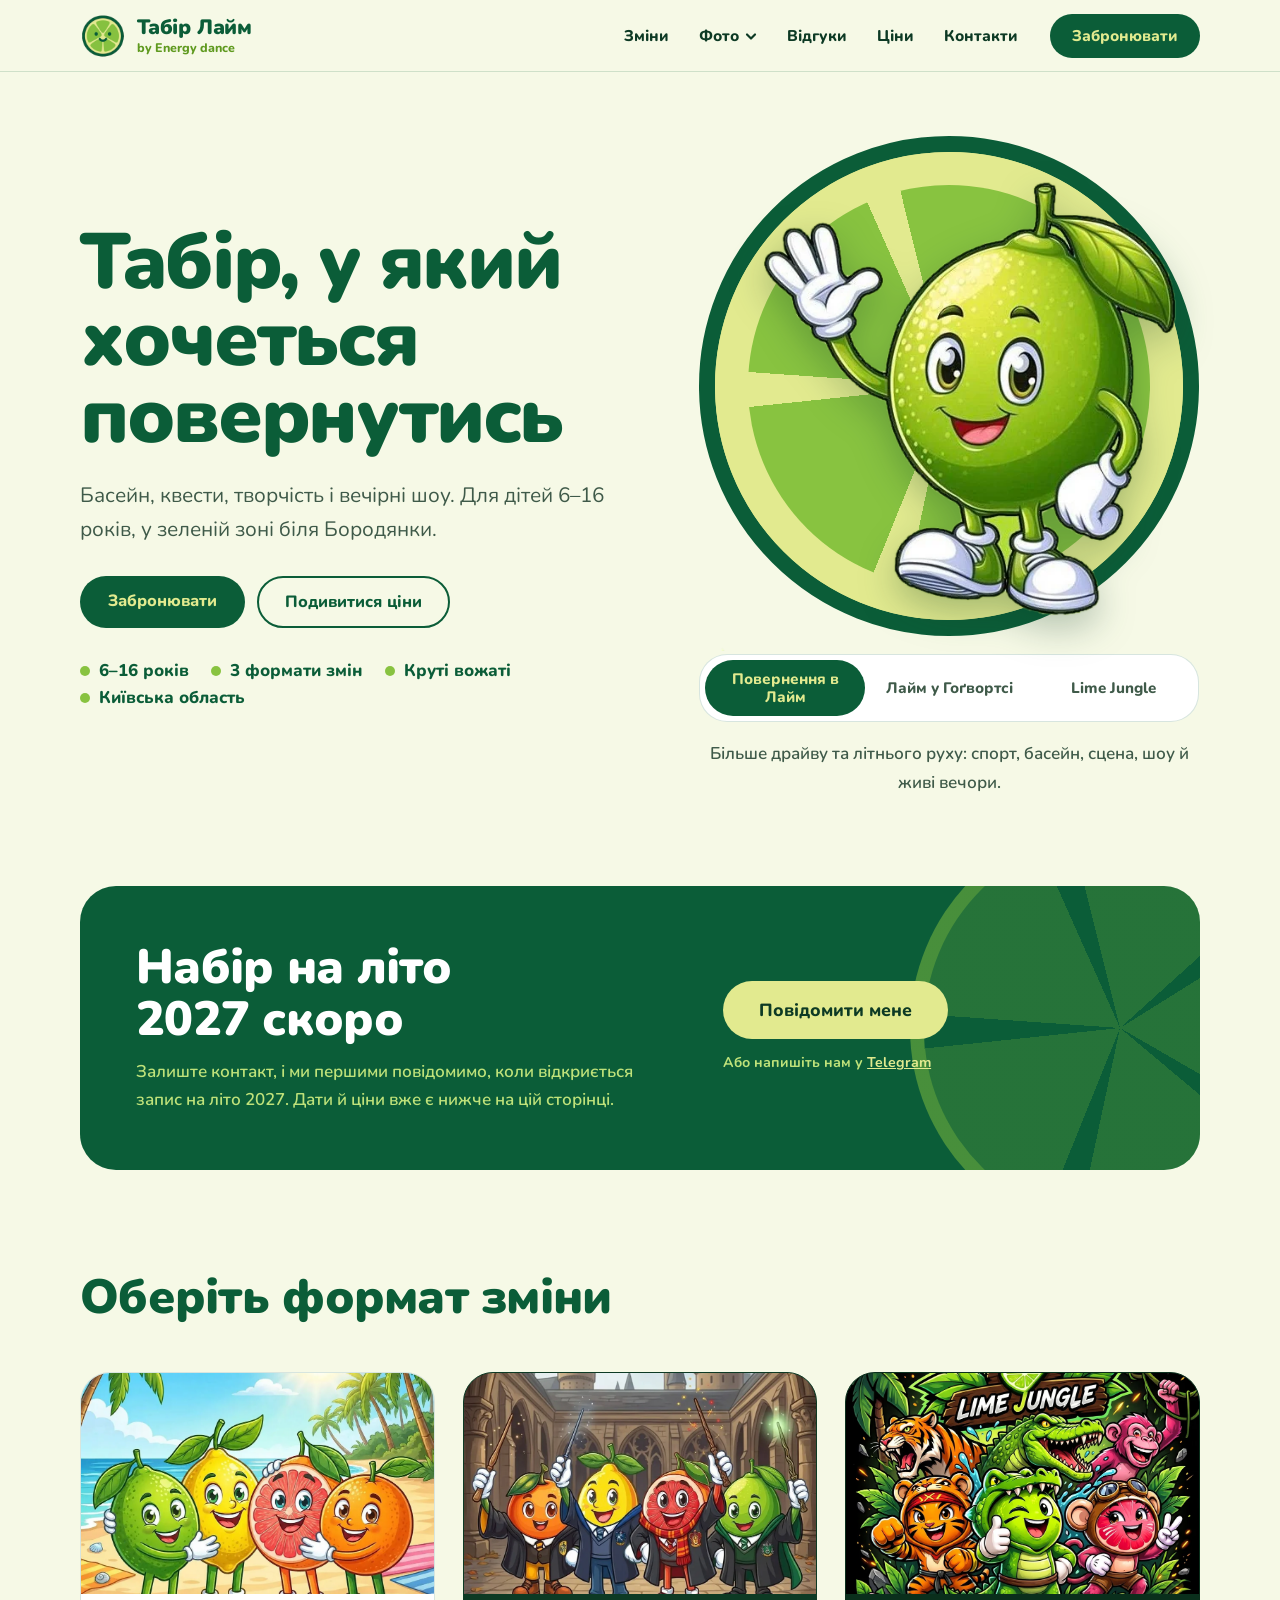
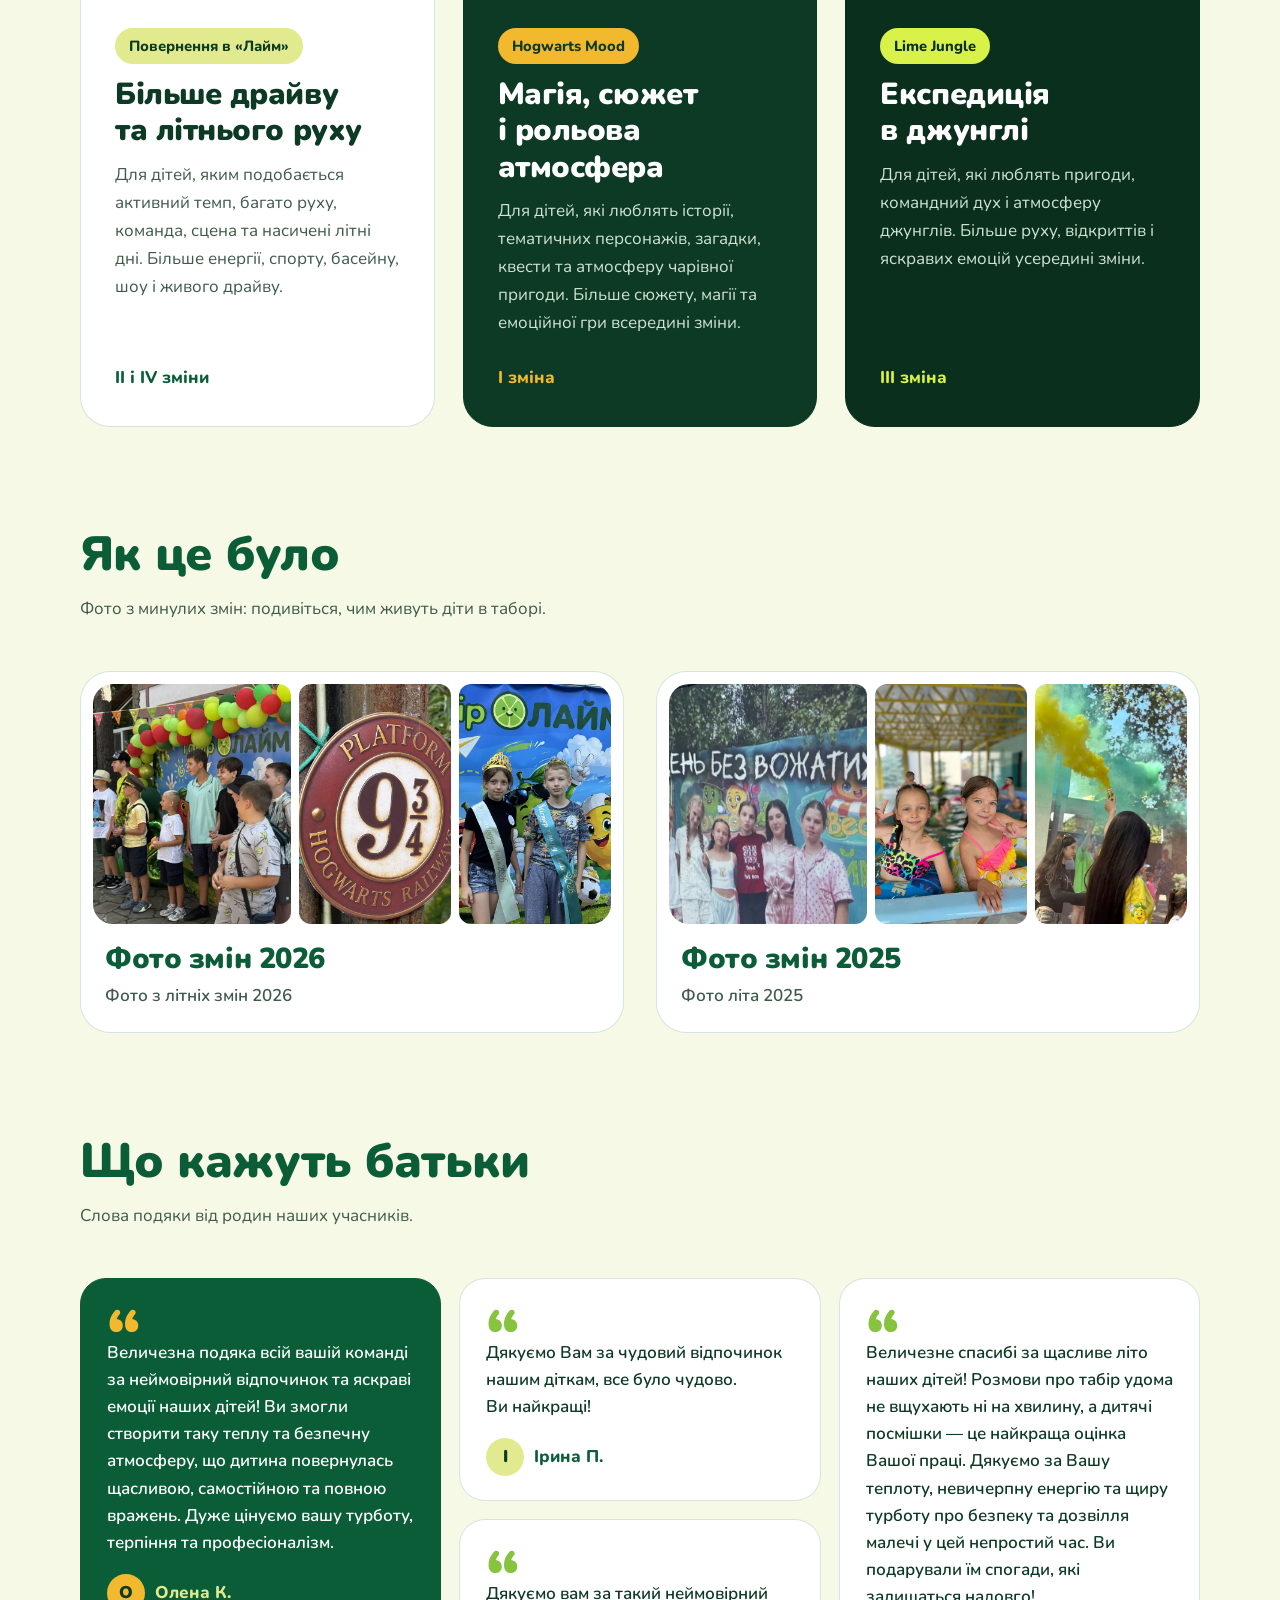
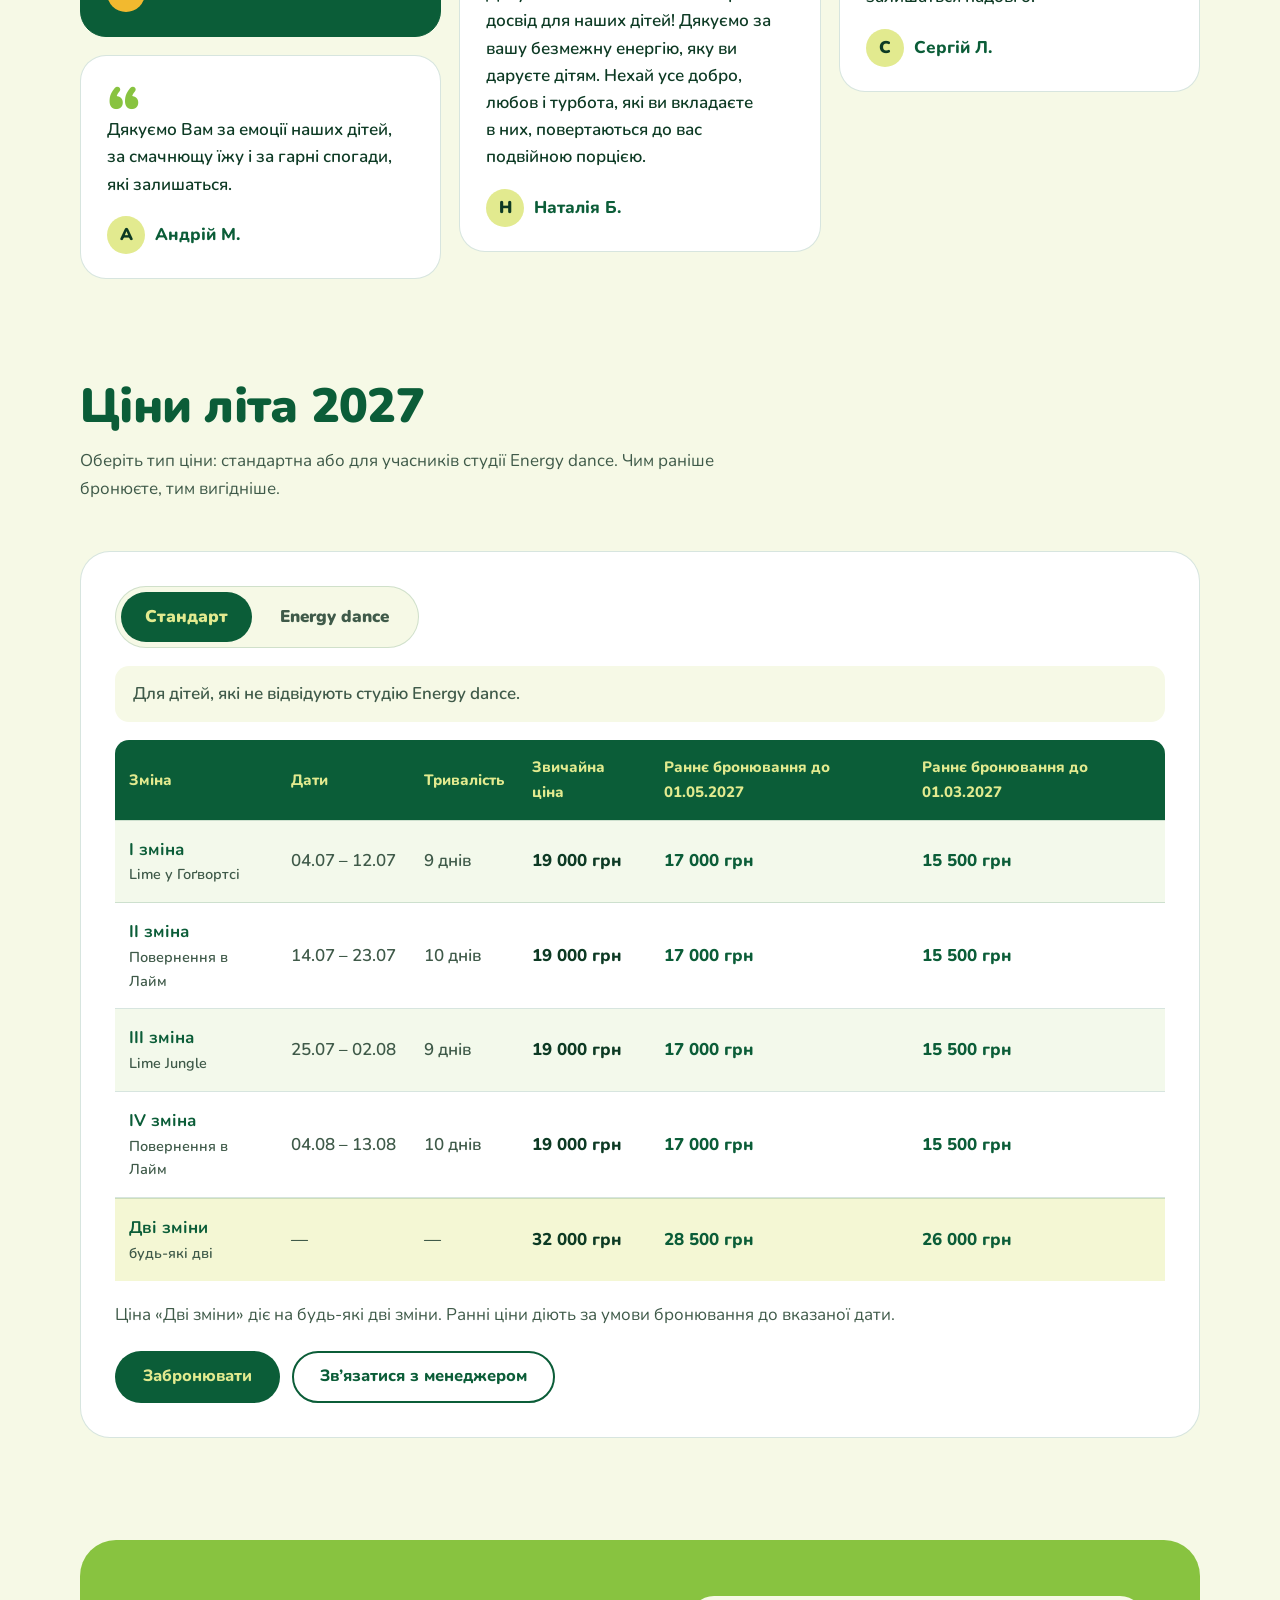
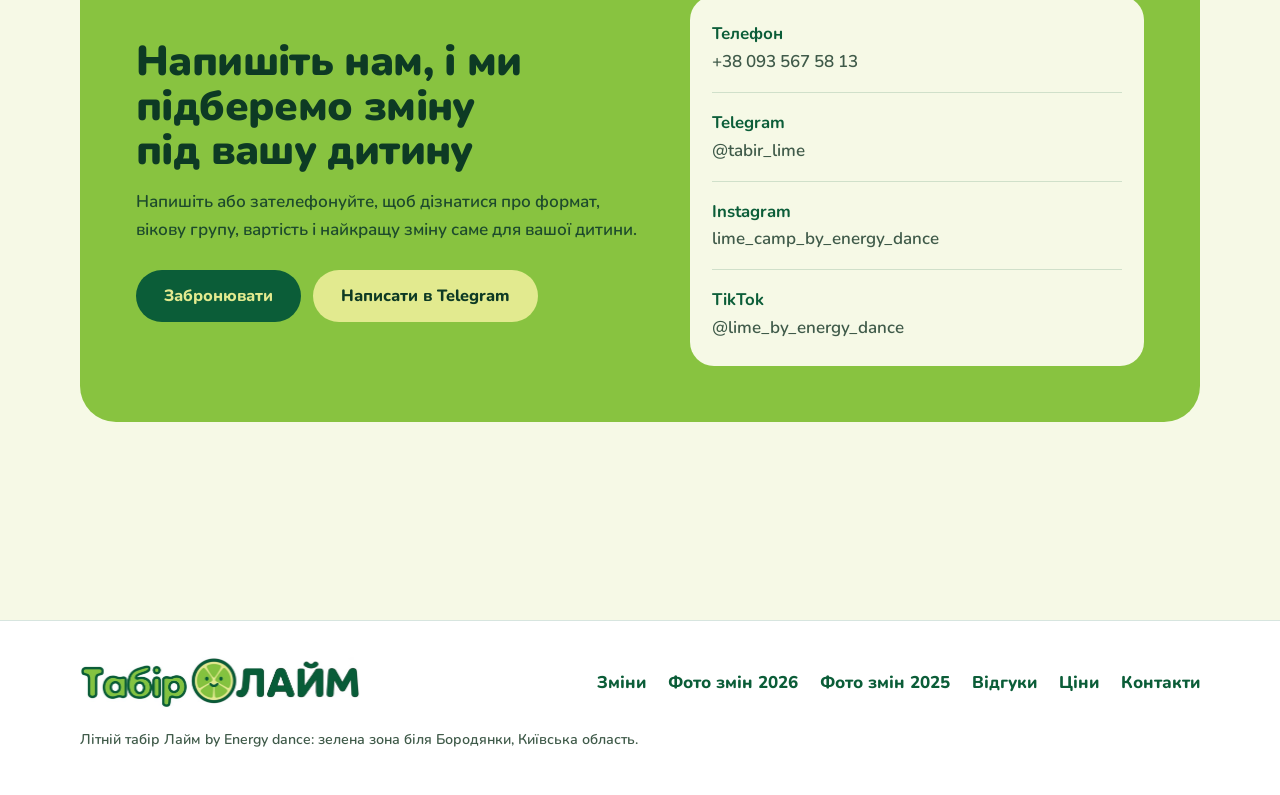
==== commit f6845aa2: "Захист від кешу: версії у файлах оформлення" ====
--- a/public/index.html
+++ b/public/index.html
@@ -13,7 +13,7 @@
 <link rel="preconnect" href="https://fonts.googleapis.com">
 <link rel="preconnect" href="https://fonts.gstatic.com" crossorigin>
 <link href="https://fonts.googleapis.com/css2?family=Nunito:wght@400;600;700;800;900&amp;display=swap" rel="stylesheet">
-<link rel="stylesheet" href="style.css">
+<link rel="stylesheet" href="style.css?v=20261111">
 </head>
 <body>
 <a class="skip" href="#main">Перейти до змісту</a>
@@ -76,7 +76,7 @@
       <div class="switch" role="group" aria-label="Формат зміни">
         <button type="button" data-mode="lime" aria-selected="true">Повернення в Лайм</button>
         <button type="button" data-mode="hog" aria-selected="false">Лайм у Гоґвортсі</button>
-        <button type="button" data-mode="jungle" aria-selected="false">Лайм у Джунглях</button>
+        <button type="button" data-mode="jungle" aria-selected="false">Lime Jungle</button>
       </div>
       <p class="switch-note" aria-live="polite">Більше драйву та літнього руху: спорт, басейн, сцена, шоу й живі вечори.</p>
     </div>
@@ -237,8 +237,8 @@
   </form>
 </dialog>
 
-<script src="script.js"></script>
-<script src="prices.js"></script>
-<script src="dynamic.js"></script>
+<script src="script.js?v=20261111"></script>
+<script src="prices.js?v=20261111"></script>
+<script src="dynamic.js?v=20261111"></script>
 </body>
 </html>
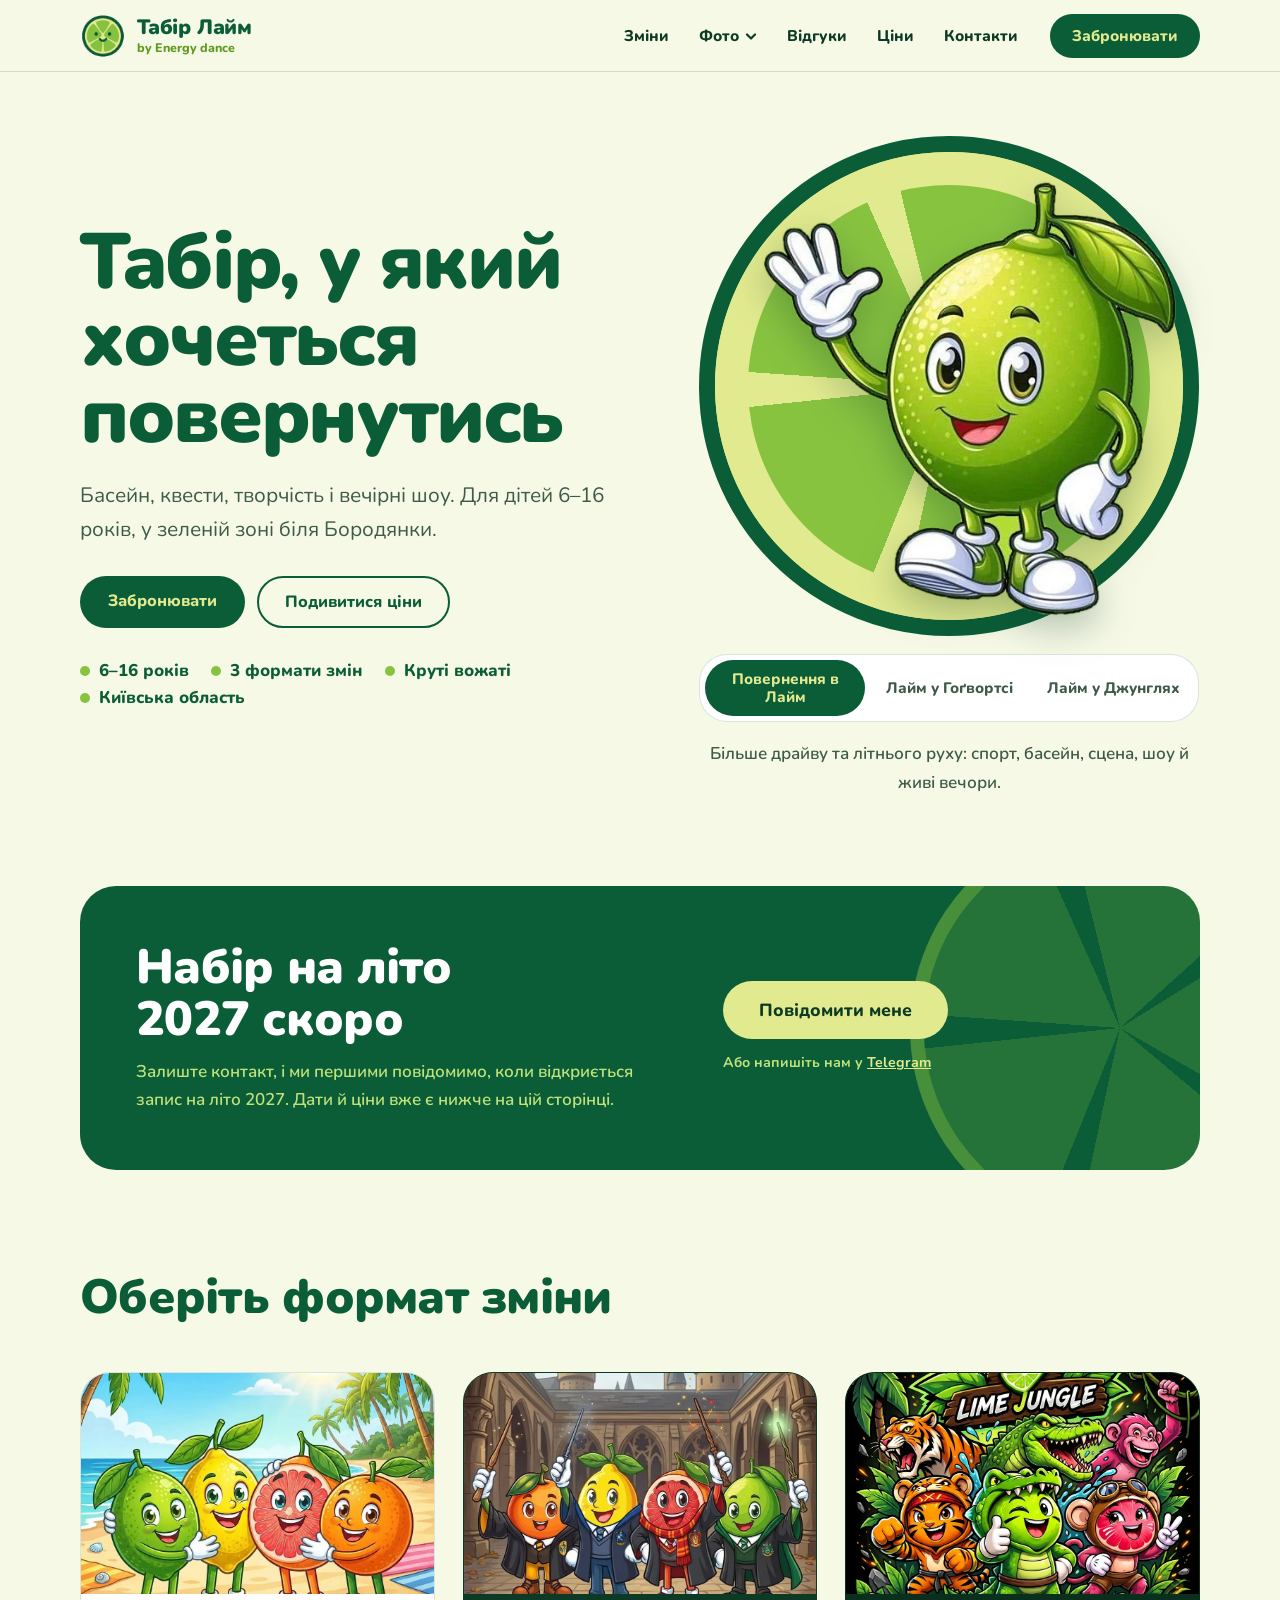
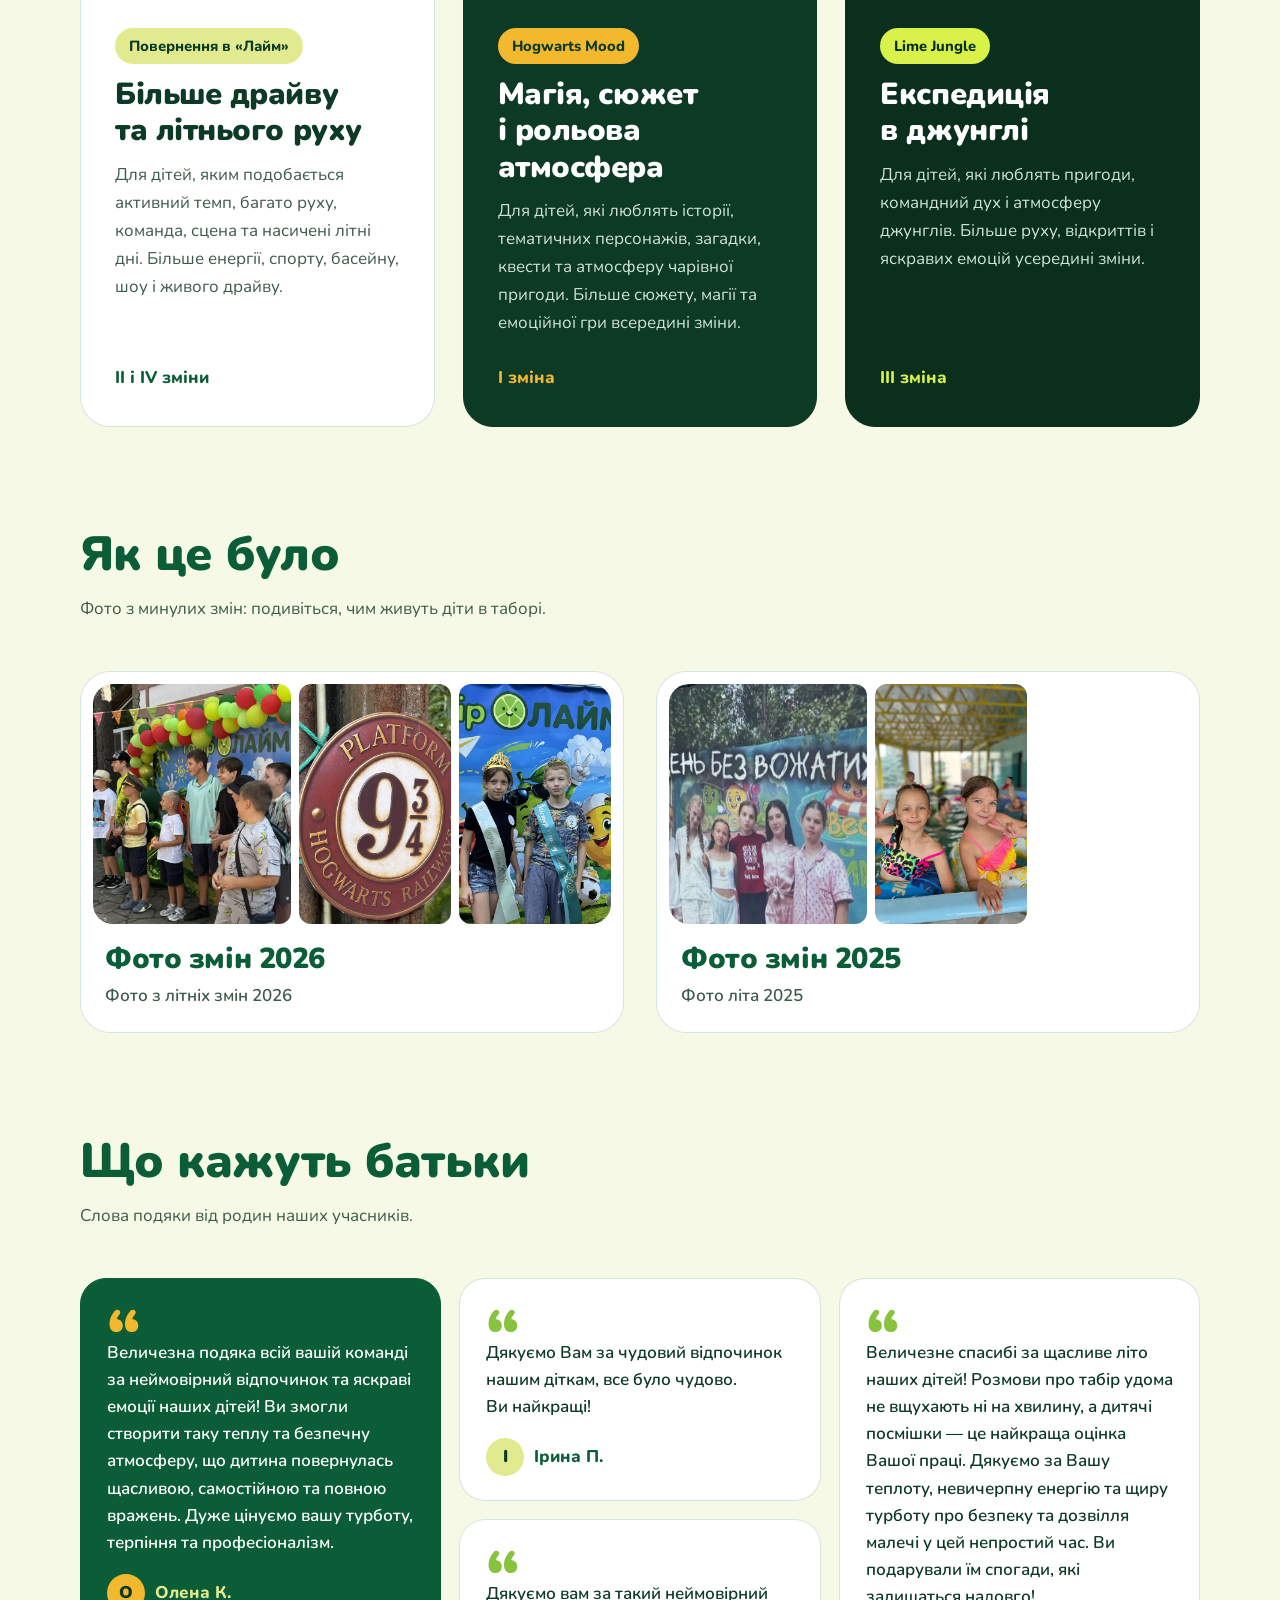
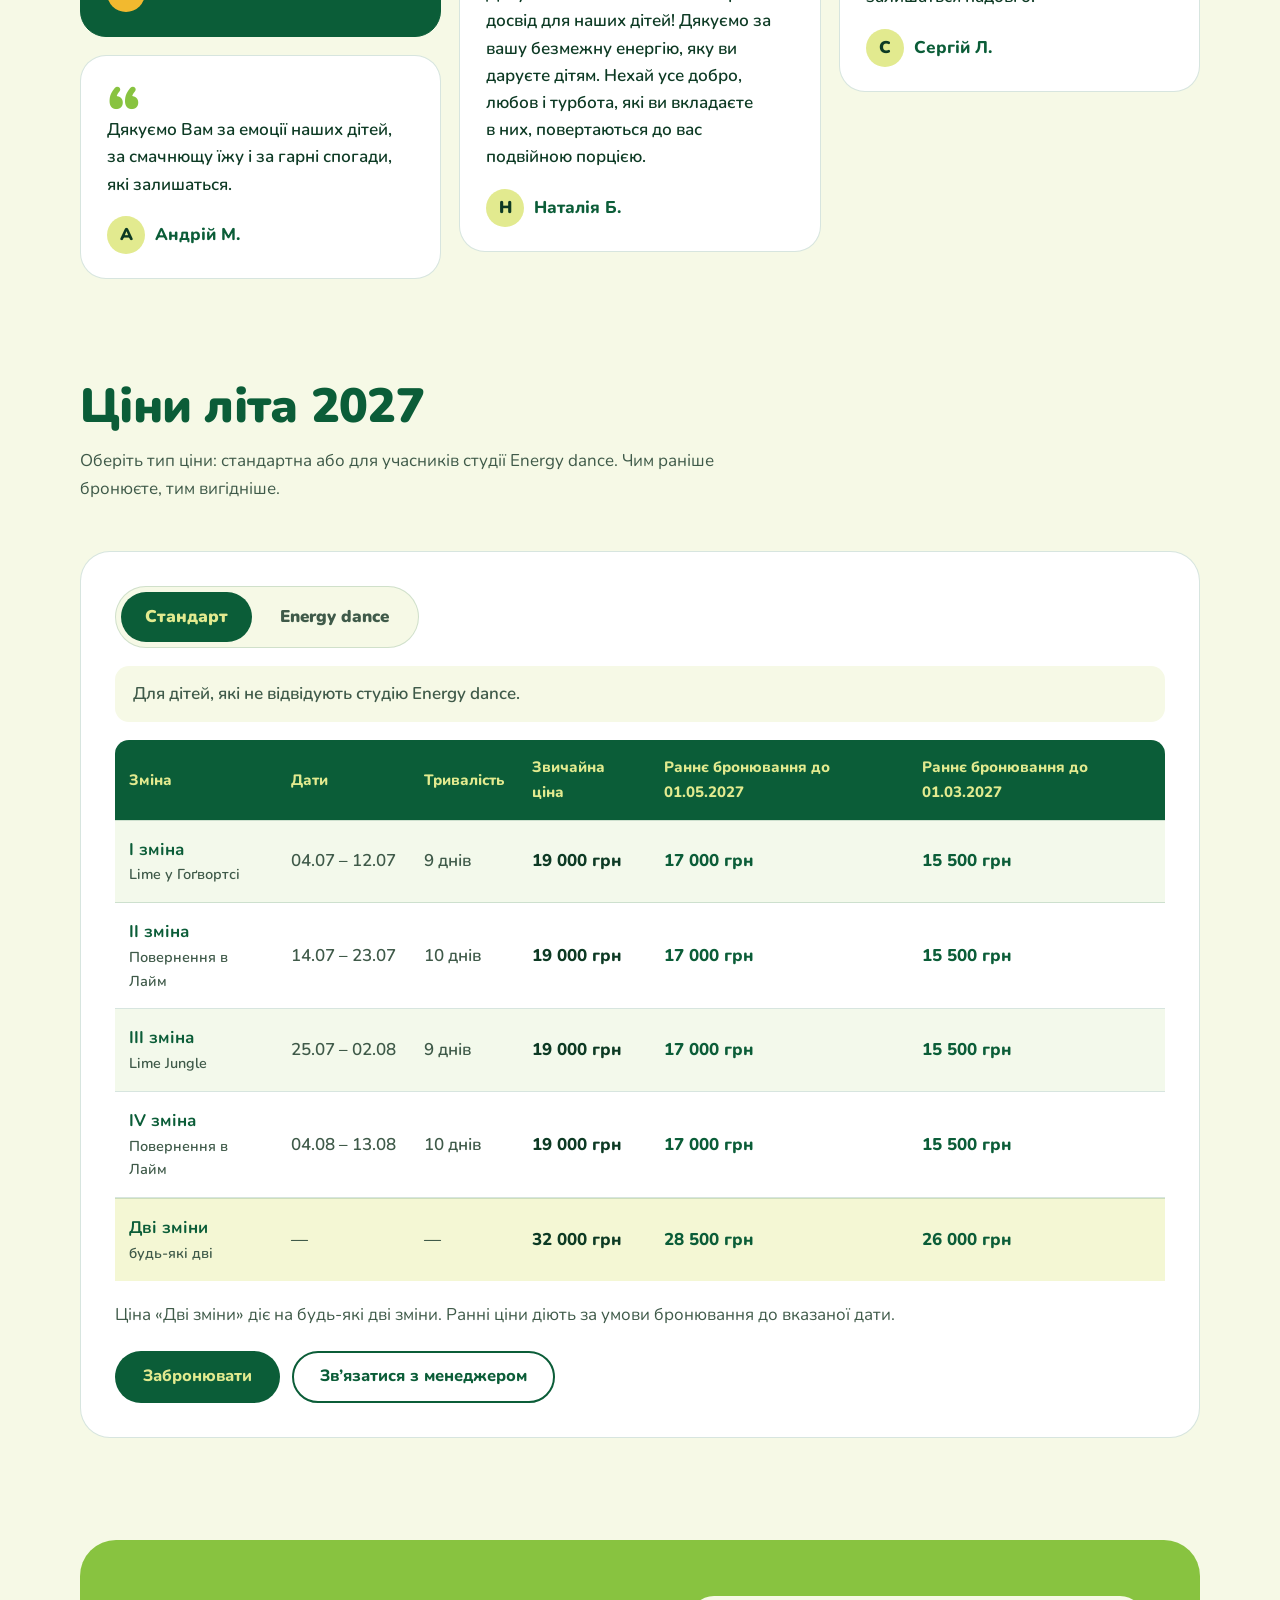
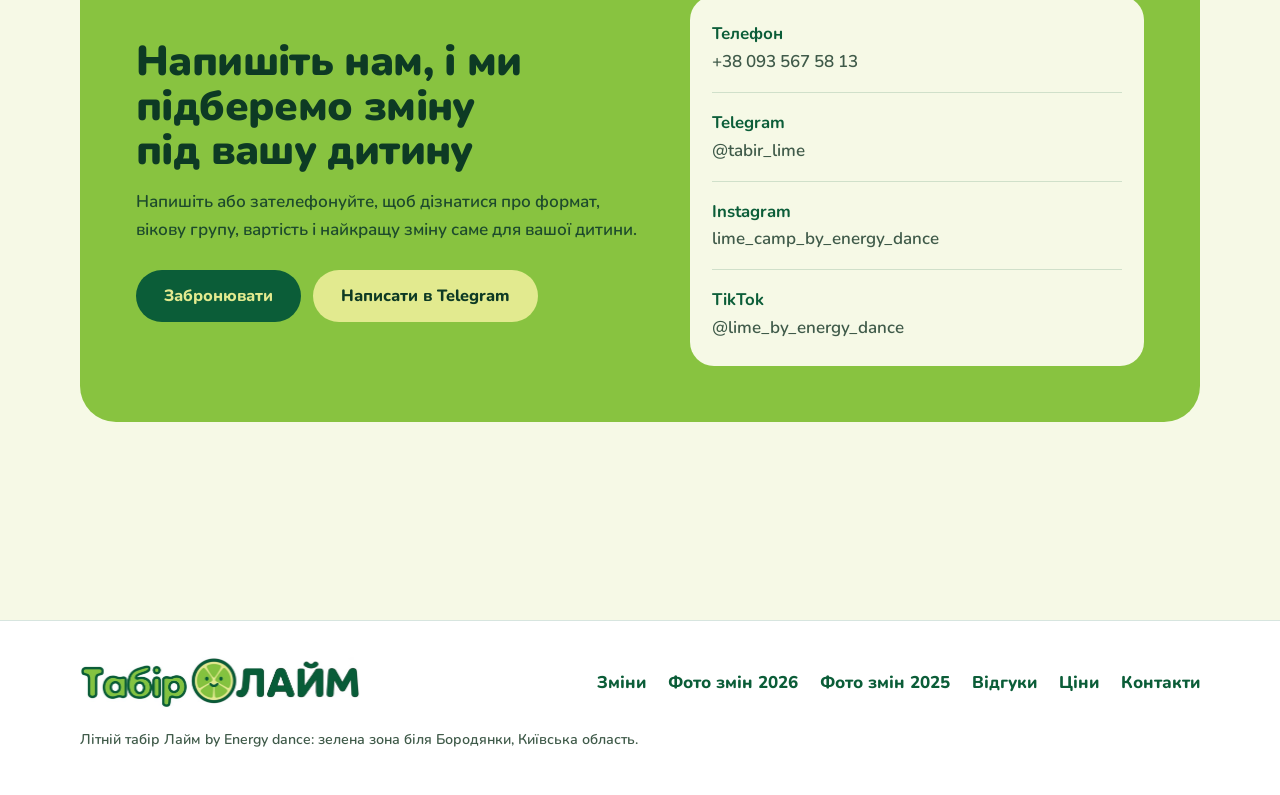
==== commit 49672e3b: "Update button text for jungle mode in index.html" ====
--- a/public/index.html
+++ b/public/index.html
@@ -76,7 +76,7 @@
       <div class="switch" role="group" aria-label="Формат зміни">
         <button type="button" data-mode="lime" aria-selected="true">Повернення в Лайм</button>
         <button type="button" data-mode="hog" aria-selected="false">Лайм у Гоґвортсі</button>
-        <button type="button" data-mode="jungle" aria-selected="false">Lime Jungle</button>
+        <button type="button" data-mode="jungle" aria-selected="false">Лайм у Джунглях</button>
       </div>
       <p class="switch-note" aria-live="polite">Більше драйву та літнього руху: спорт, басейн, сцена, шоу й живі вечори.</p>
     </div>
